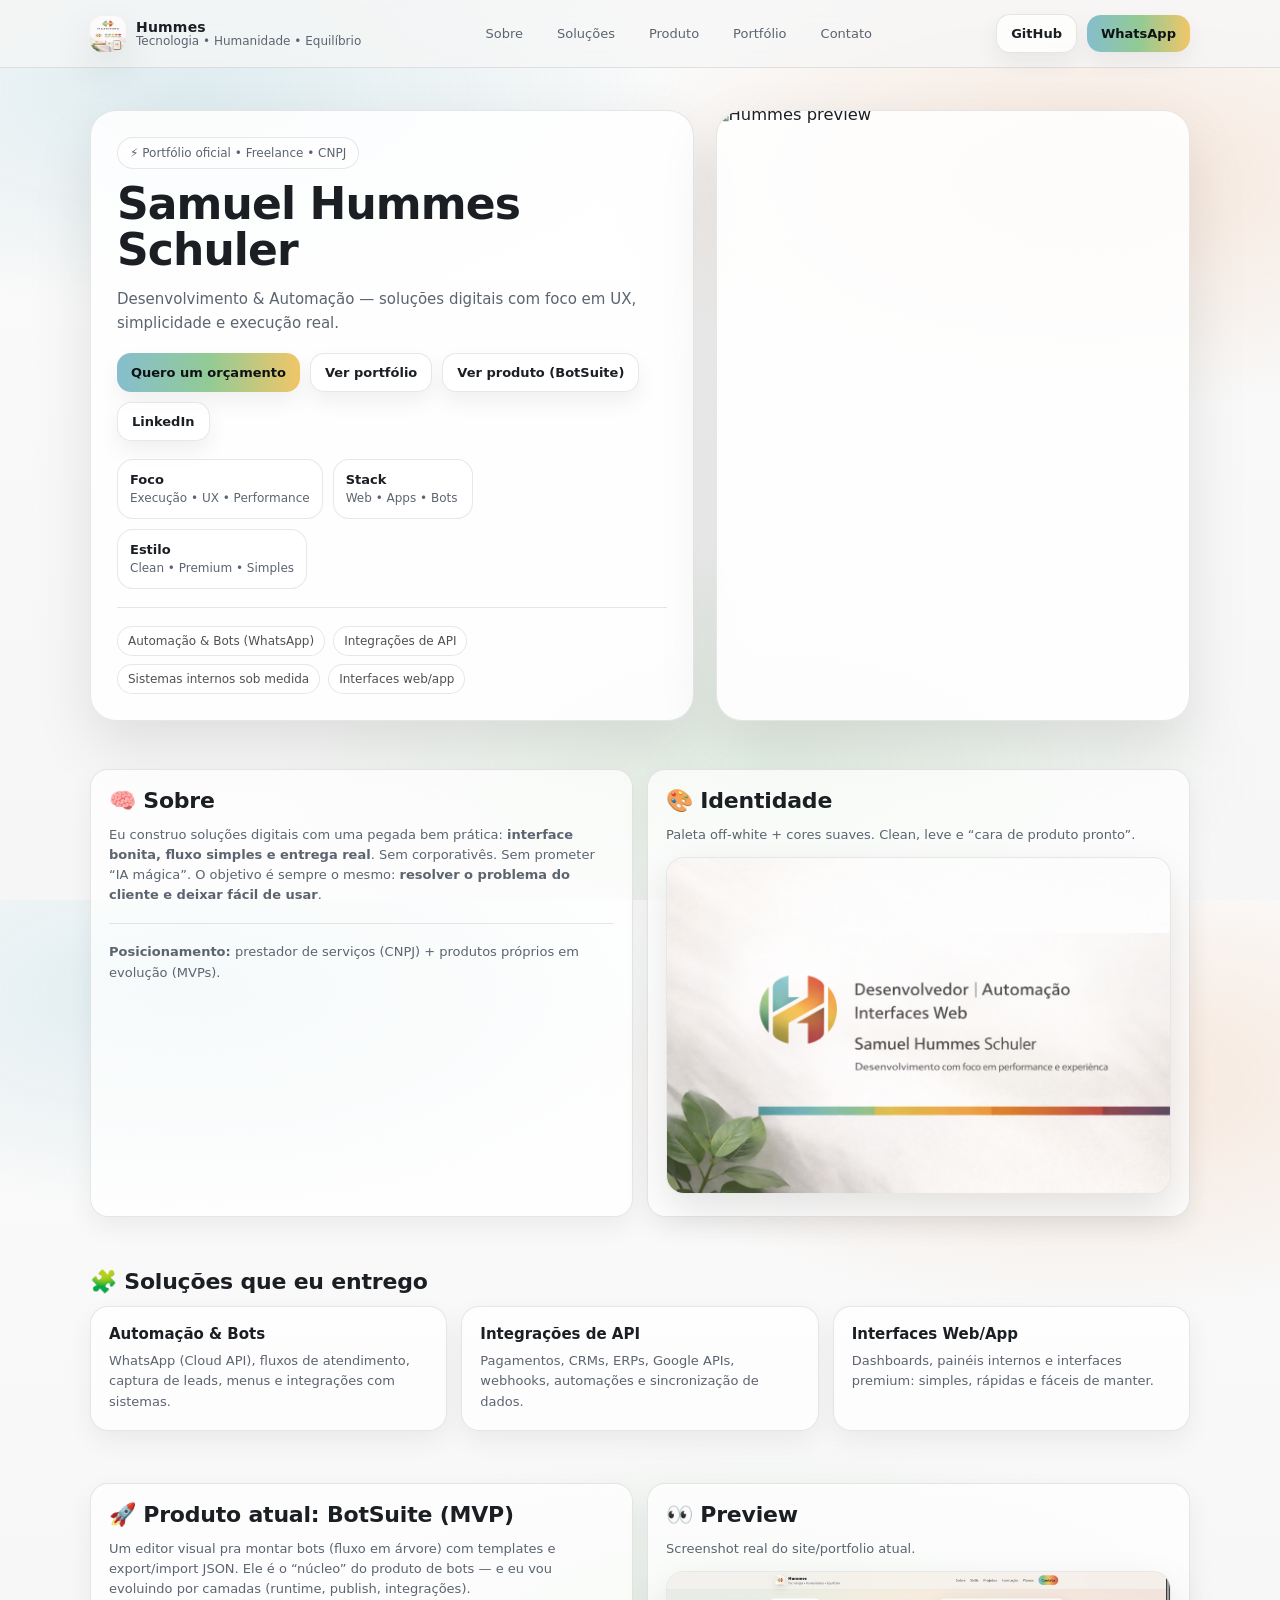
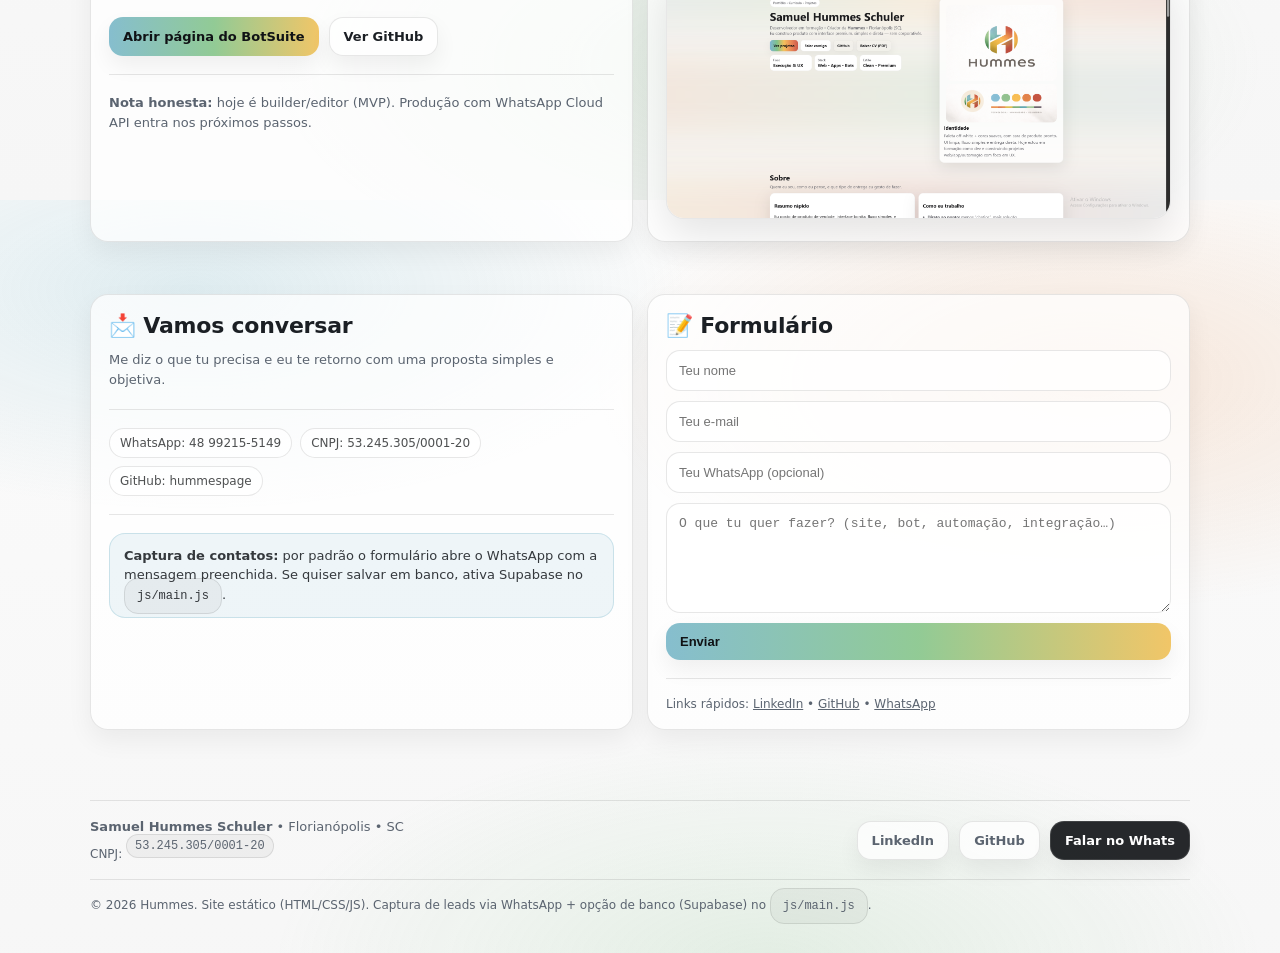
==== index.html @ 563de656 "deploy site" ====
<!doctype html>
<html lang="pt-BR">
<head>
  <meta charset="utf-8" />
  <meta name="viewport" content="width=device-width, initial-scale=1" />
  <title>Hummes • Samuel Hummes Schuler</title>
  <meta name="description" content="Desenvolvimento & Automação — soluções digitais com foco em UX, simplicidade e execução real." />
  <meta property="og:title" content="Hummes • Samuel Hummes Schuler" />
  <meta property="og:description" content="Desenvolvimento & Automação — soluções digitais com foco em UX, simplicidade e execução real." />
  <meta property="og:image" content="assets/a45489e5-e831-49fc-8cce-5c62b98a563a.png" />
  <link rel="icon" href="assets/kkkkkk.png" />
  <link rel="stylesheet" href="css/styles.css" />
</head>

<body>
<header>
  <div class="container nav">
    <a class="brand" href="index.html">
      <img src="assets/kkkkkk.png" alt="Hummes" />
      <div class="t"><b>Hummes</b><span>Tecnologia • Humanidade • Equilíbrio</span></div>
    </a>

    <nav class="navlinks">
      <a href="index.html#sobre">Sobre</a>
      <a href="index.html#servicos">Soluções</a>
      <a href="index.html#produto">Produto</a>
      <a href="pages/portfolio.html">Portfólio</a>
      <a href="index.html#contato">Contato</a>
    </nav>

    <div class="navbtns">
      <a class="btn" href="https://github.com/hummespage" target="_blank" rel="noreferrer">GitHub</a>
      <a class="btn primary" href="https://wa.me/5548992155149" target="_blank" rel="noreferrer">WhatsApp</a>
    </div>
  </div>
</header>

<main class="hero">
  <div class="container heroGrid">
    <section class="card p">
      <span class="badge">⚡ Portfólio oficial • Freelance • CNPJ</span>
      <h1 class="h1">Samuel Hummes Schuler</h1>
      <p class="sub">Desenvolvimento & Automação — soluções digitais com foco em UX, simplicidade e execução real.</p>

      <div class="ctaRow">
        <a class="btn primary" href="index.html#contato">Quero um orçamento</a>
        <a class="btn" href="pages/portfolio.html">Ver portfólio</a>
        <a class="btn" href="pages/bot.html">Ver produto (BotSuite)</a>
        <a class="btn" href="https://www.linkedin.com/in/samuelhummes/" target="_blank" rel="noreferrer">LinkedIn</a>
      </div>

      <div class="kpis">
        <div class="kpi"><b>Foco</b><span>Execução • UX • Performance</span></div>
        <div class="kpi"><b>Stack</b><span>Web • Apps • Bots</span></div>
        <div class="kpi"><b>Estilo</b><span>Clean • Premium • Simples</span></div>
      </div>

      <div class="div"></div>

      <div class="pillRow">
        <span class="pill">Automação & Bots (WhatsApp)</span>
        <span class="pill">Integrações de API</span>
        <span class="pill">Sistemas internos sob medida</span>
        <span class="pill">Interfaces web/app</span>
      </div>
    </section>

    <aside class="card heroImg">
      <img src="assets/a45489e5-e831-49fc-8cce-5c62b98a563a.png" alt="Hummes preview" />
    </aside>
  </div>
</main>

<section id="sobre" class="section">
  <div class="container split">
    <div class="item">
      <h2>🧠 Sobre</h2>
      <p>
        Eu construo soluções digitais com uma pegada bem prática: <b>interface bonita, fluxo simples e entrega real</b>.
        Sem corporativês. Sem prometer “IA mágica”. O objetivo é sempre o mesmo: <b>resolver o problema do cliente e deixar fácil de usar</b>.
      </p>
      <div class="div"></div>
      <p class="small"><b>Posicionamento:</b> prestador de serviços (CNPJ) + produtos próprios em evolução (MVPs).</p>
    </div>

    <div class="item previewBox">
      <h2>🎨 Identidade</h2>
      <p class="small" style="margin-bottom:12px">Paleta off-white + cores suaves. Clean, leve e “cara de produto pronto”.</p>
      <img src="assets/0ca7a1e8-ff2b-4864-b3e2-40be91012149.png" alt="Paleta Hummes" />
    </div>
  </div>
</section>

<section id="servicos" class="section">
  <div class="container">
    <h2>🧩 Soluções que eu entrego</h2>
    <div class="grid3">
      <div class="item">
        <h3>Automação & Bots</h3>
        <p>WhatsApp (Cloud API), fluxos de atendimento, captura de leads, menus e integrações com sistemas.</p>
      </div>
      <div class="item">
        <h3>Integrações de API</h3>
        <p>Pagamentos, CRMs, ERPs, Google APIs, webhooks, automações e sincronização de dados.</p>
      </div>
      <div class="item">
        <h3>Interfaces Web/App</h3>
        <p>Dashboards, painéis internos e interfaces premium: simples, rápidas e fáceis de manter.</p>
      </div>
    </div>
  </div>
</section>

<section id="produto" class="section">
  <div class="container split">
    <div class="item">
      <h2>🚀 Produto atual: BotSuite (MVP)</h2>
      <p>
        Um editor visual pra montar bots (fluxo em árvore) com templates e export/import JSON.
        Ele é o “núcleo” do produto de bots — e eu vou evoluindo por camadas (runtime, publish, integrações).
      </p>
      <div class="ctaRow">
        <a class="btn primary" href="pages/bot.html">Abrir página do BotSuite</a>
        <a class="btn" href="https://github.com/hummespage" target="_blank" rel="noreferrer">Ver GitHub</a>
      </div>
      <div class="div"></div>
      <p class="small"><b>Nota honesta:</b> hoje é builder/editor (MVP). Produção com WhatsApp Cloud API entra nos próximos passos.</p>
    </div>

    <div class="item previewBox">
      <h2>👀 Preview</h2>
      <p class="small" style="margin-bottom:12px">Screenshot real do site/portfolio atual.</p>
      <img src="assets/printdosite.png" alt="Preview do site" />
    </div>
  </div>
</section>

<section id="contato" class="section">
  <div class="container split">
    <div class="item">
      <h2>📩 Vamos conversar</h2>
      <p>Me diz o que tu precisa e eu te retorno com uma proposta simples e objetiva.</p>
      <div class="div"></div>
      <div class="pillRow">
        <span class="pill">WhatsApp: 48 99215-5149</span>
        <span class="pill">CNPJ: 53.245.305/0001-20</span>
        <span class="pill">GitHub: hummespage</span>
      </div>
      <div class="div"></div>
      <div class="notice">
        <b>Captura de contatos:</b> por padrão o formulário abre o WhatsApp com a mensagem preenchida.
        Se quiser salvar em banco, ativa Supabase no <span class="code">js/main.js</span>.
      </div>
    </div>

    <div class="item">
      <h2>📝 Formulário</h2>
      <form id="leadForm" class="form">
        <input id="name" class="input" placeholder="Teu nome" />
        <input id="email" class="input" placeholder="Teu e-mail" />
        <input id="whatsapp" class="input" placeholder="Teu WhatsApp (opcional)" />
        <textarea id="reason" placeholder="O que tu quer fazer? (site, bot, automação, integração…)"></textarea>
        <button class="btn primary" type="submit">Enviar</button>
      </form>
      <div class="div"></div>
      <div class="small">
        Links rápidos:
        <a href="https://www.linkedin.com/in/samuelhummes/" target="_blank" rel="noreferrer">LinkedIn</a> •
        <a href="https://github.com/hummespage" target="_blank" rel="noreferrer">GitHub</a> •
        <a href="https://wa.me/5548992155149" target="_blank" rel="noreferrer">WhatsApp</a>
      </div>
    </div>
  </div>
</section>

<footer class="footer">
  <div class="container">
    <div class="div"></div>
    <div style="display:flex; gap:10px; flex-wrap:wrap; align-items:center; justify-content:space-between">
      <div>
        <b>Samuel Hummes Schuler</b> • Florianópolis • SC<br/>
        <span class="small">CNPJ: <span class="code" style="display:inline-block; padding:4px 8px">53.245.305/0001-20</span></span>
      </div>
      <div style="display:flex; gap:10px; flex-wrap:wrap">
        <a class="btn" href="https://www.linkedin.com/in/samuelhummes/" target="_blank" rel="noreferrer">LinkedIn</a>
        <a class="btn" href="https://github.com/hummespage" target="_blank" rel="noreferrer">GitHub</a>
        <a class="btn dark" href="https://wa.me/5548992155149" target="_blank" rel="noreferrer">Falar no Whats</a>
      </div>
    </div>
    <div class="div"></div>
    <div class="small">© 2026 Hummes. Site estático (HTML/CSS/JS). Captura de leads via WhatsApp + opção de banco (Supabase) no <span class="code">js/main.js</span>.</div>
  </div>
</footer>

<div id="toast" class="notice" style="display:none; position:fixed; right:14px; bottom:14px; max-width:min(420px, 92vw); box-shadow: var(--shadow2)"></div>
<script src="js/main.js"></script>
</body>
</html>
---- css/styles.css ----
:root{
  --bg: #f6f6f6;
  --card: rgba(255,255,255,.86);
  --card2: rgba(255,255,255,.72);
  --text: #1b1f24;
  --muted:#5b6470;
  --border: rgba(20, 24, 28, .10);
  --shadow: 0 24px 60px rgba(10,12,14,.10);
  --shadow2: 0 16px 40px rgba(10,12,14,.10);
  --r: 18px;
  --r2: 26px;

  --c1:#79b7c9;
  --c2:#86c58a;
  --c3:#f0c15b;
  --c4:#e28a47;
  --c5:#cf5b43;
}
*{box-sizing:border-box}
html,body{height:100%}
body{
  margin:0;
  font-family: ui-sans-serif, system-ui, -apple-system, Segoe UI, Roboto, Helvetica, Arial, "Apple Color Emoji","Segoe UI Emoji";
  color:var(--text);
  background:
    radial-gradient(900px 400px at 15% 10%, rgba(121,183,201,.22), transparent 55%),
    radial-gradient(900px 420px at 85% 20%, rgba(226,138,71,.18), transparent 55%),
    radial-gradient(900px 420px at 60% 85%, rgba(134,197,138,.18), transparent 55%),
    linear-gradient(180deg, #fbfbfb, var(--bg));
}
a{color:inherit}
.container{width:min(1100px, 92vw); margin:0 auto}
header{
  position:sticky; top:0; z-index:50;
  backdrop-filter: blur(16px);
  background: rgba(246,246,246,.72);
  border-bottom:1px solid var(--border);
}
.nav{
  display:flex; align-items:center; justify-content:space-between;
  padding:14px 0;
}
.brand{display:flex; gap:10px; align-items:center; text-decoration:none;}
.brand img{width:36px; height:36px; border-radius:12px; box-shadow: var(--shadow2)}
.brand .t{display:flex; flex-direction:column; line-height:1.05;}
.brand .t b{font-size:14px; letter-spacing:.2px}
.brand .t span{font-size:12px; color:var(--muted)}
.navlinks{display:flex; gap:14px; align-items:center; flex-wrap:wrap;}
.navlinks a{
  font-size:13px; color:var(--muted); text-decoration:none;
  padding:10px 10px; border-radius:12px;
}
.navlinks a:hover{background: rgba(0,0,0,.04); color:var(--text)}
.navbtns{display:flex; gap:10px; align-items:center}
.btn{
  display:inline-flex; align-items:center; gap:10px;
  padding:11px 14px;
  border-radius:14px;
  border:1px solid var(--border);
  background: rgba(255,255,255,.74);
  text-decoration:none;
  font-weight:600;
  font-size:13px;
  box-shadow: 0 10px 22px rgba(0,0,0,.06);
  transition: transform .15s ease;
}
.btn:hover{transform: translateY(-1px)}
.btn:active{transform: translateY(0)}
.btn.primary{
  border:0;
  color:#101215;
  background: linear-gradient(90deg, rgba(121,183,201,.90), rgba(134,197,138,.90), rgba(240,193,91,.92));
}
.btn.dark{
  background: rgba(20,22,25,.92);
  color:#fff;
  border:1px solid rgba(255,255,255,.12);
}
.badge{
  display:inline-flex; align-items:center; gap:8px;
  padding:8px 12px;
  border-radius:999px;
  background: rgba(255,255,255,.65);
  border:1px solid var(--border);
  color:var(--muted);
  font-size:12px;
}
.hero{padding:42px 0 22px;}
.heroGrid{
  display:grid;
  grid-template-columns: 1.12fr .88fr;
  gap:22px;
  align-items:stretch;
}
.card{
  background: var(--card);
  border:1px solid var(--border);
  border-radius: var(--r2);
  box-shadow: var(--shadow);
}
.card.p{padding: 26px}
.h1{font-size:44px; letter-spacing:-.9px; margin:12px 0 12px; line-height:1.05}
.sub{color:var(--muted); font-size:15px; line-height:1.55; max-width:56ch}
.ctaRow{display:flex; gap:10px; margin-top:18px; flex-wrap:wrap}
.kpis{display:flex; gap:10px; margin-top:18px; flex-wrap:wrap}
.kpi{
  padding:12px 12px;
  border-radius:16px;
  background: rgba(255,255,255,.62);
  border:1px solid var(--border);
  min-width: 140px;
}
.kpi b{display:block; font-size:13px}
.kpi span{color:var(--muted); font-size:12px}
.heroImg{display:flex; align-items:center; justify-content:center; overflow:hidden;}
.heroImg img{
  width:100%;
  height:100%;
  object-fit:cover;
  border-radius: var(--r2);
  filter: saturate(1.05);
  transform: scale(1.02);
}
.section{padding: 26px 0}
.section h2{font-size:22px; margin:0 0 12px; letter-spacing:-.2px;}
.grid3{display:grid; grid-template-columns: repeat(3, 1fr); gap:14px}
.grid2{display:grid; grid-template-columns: repeat(2, 1fr); gap:14px}
.item{
  padding:18px;
  border-radius: var(--r);
  background: var(--card2);
  border:1px solid var(--border);
  box-shadow: 0 10px 26px rgba(0,0,0,.06);
}
.item h3{margin:0 0 8px; font-size:15px}
.item p{margin:0; color:var(--muted); font-size:13px; line-height:1.55}
.pillRow{display:flex; gap:8px; flex-wrap:wrap; margin-top:12px}
.pill{
  font-size:12px; color:rgba(10,12,14,.72);
  padding:7px 10px;
  border-radius:999px;
  border:1px solid var(--border);
  background: rgba(255,255,255,.70);
}
.div{height:1px; background: var(--border); margin: 18px 0;}
.split{display:grid; grid-template-columns: 1fr 1fr; gap:14px;}
.previewBox img{
  width:100%;
  border-radius: var(--r);
  border:1px solid var(--border);
  box-shadow: var(--shadow2);
  background:#fff;
}
.footer{padding: 26px 0 40px; color: var(--muted); font-size:13px;}
.small{font-size:12px; color:var(--muted)}
.code{
  font-family: ui-monospace, SFMono-Regular, Menlo, Monaco, Consolas, "Liberation Mono", "Courier New", monospace;
  font-size:12px;
  background: rgba(0,0,0,.04);
  border:1px solid var(--border);
  padding:10px 12px;
  border-radius: 14px;
  overflow:auto;
}
.form{display:flex; flex-direction:column; gap:10px;}
.input, textarea{
  width:100%;
  border:1px solid var(--border);
  background: rgba(255,255,255,.80);
  border-radius: 14px;
  padding:12px 12px;
  font-size:13px;
  outline:none;
}
textarea{min-height:110px; resize:vertical}
.notice{
  padding:12px 14px;
  border-radius: 16px;
  background: rgba(121,183,201,.12);
  border:1px solid rgba(121,183,201,.30);
  color: rgba(20,24,28,.85);
  font-size:13px;
  line-height:1.5;
}
@media (max-width: 920px){
  .heroGrid{grid-template-columns:1fr}
  .h1{font-size:36px}
  .grid3{grid-template-columns:1fr}
  .grid2,.split{grid-template-columns:1fr}
  .navlinks{display:none}
}
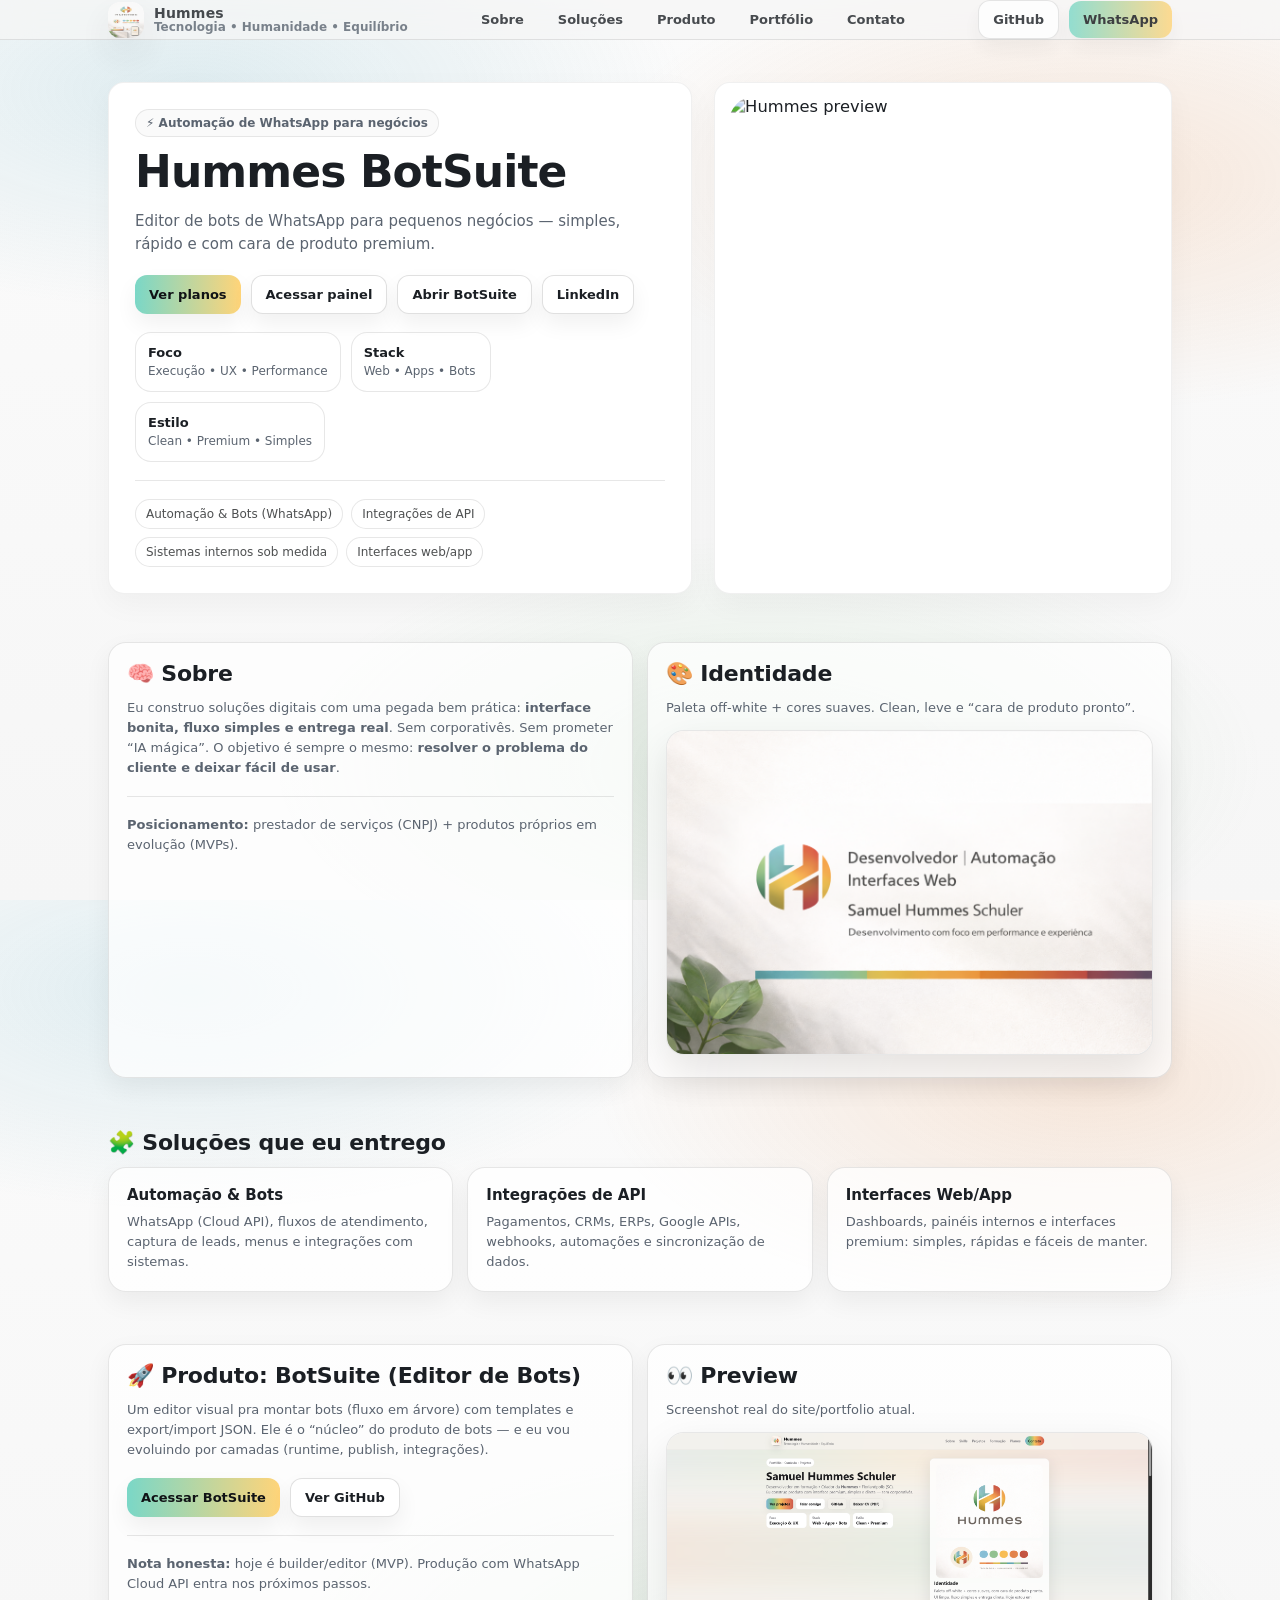
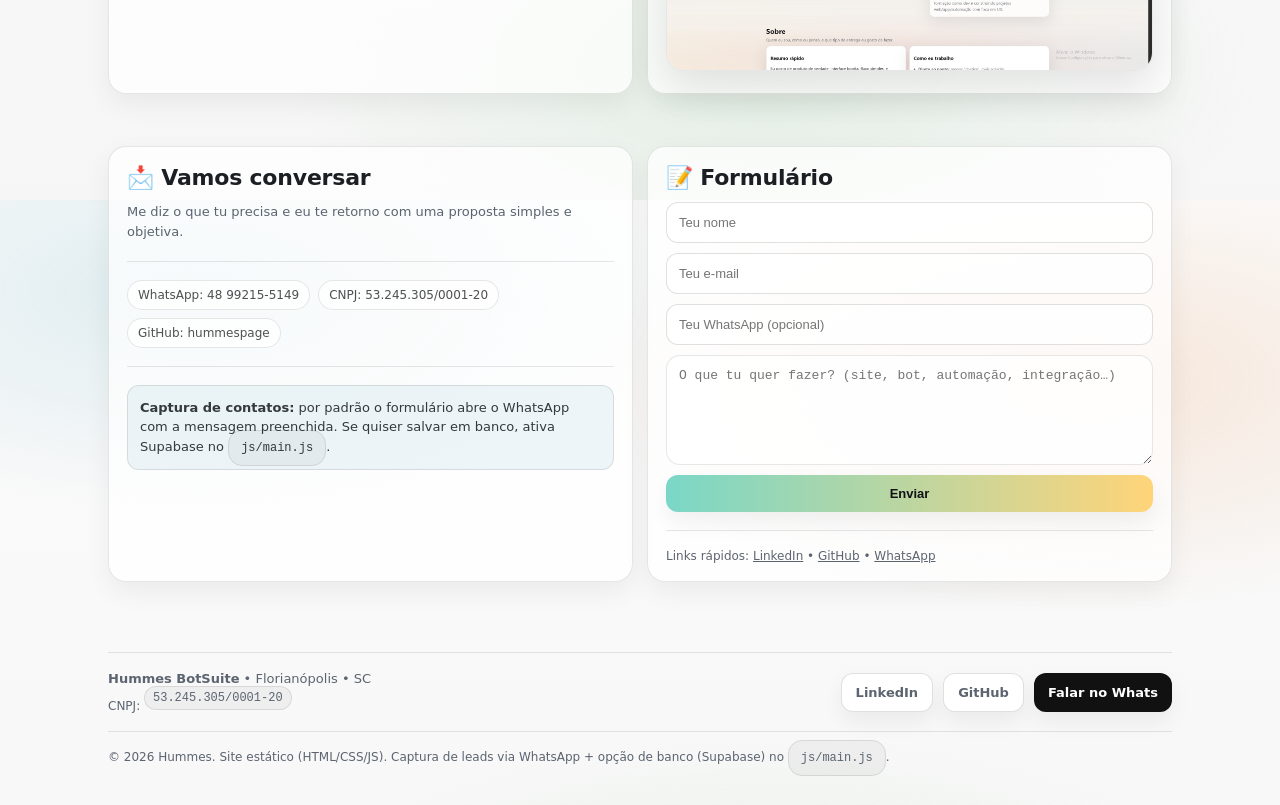
==== commit 1ec1fd03: "js/config.js" ====
--- a/index.html
+++ b/index.html
@@ -3,10 +3,10 @@
 <head>
   <meta charset="utf-8" />
   <meta name="viewport" content="width=device-width, initial-scale=1" />
-  <title>Hummes • Samuel Hummes Schuler</title>
-  <meta name="description" content="Desenvolvimento & Automação — soluções digitais com foco em UX, simplicidade e execução real." />
-  <meta property="og:title" content="Hummes • Samuel Hummes Schuler" />
-  <meta property="og:description" content="Desenvolvimento & Automação — soluções digitais com foco em UX, simplicidade e execução real." />
+  <title>Hummes • Hummes BotSuite</title>
+  <meta name="description" content="Editor de bots de WhatsApp para pequenos negócios — simples, rápido e com cara de produto premium." />
+  <meta property="og:title" content="Hummes • Hummes BotSuite" />
+  <meta property="og:description" content="Editor de bots de WhatsApp para pequenos negócios — simples, rápido e com cara de produto premium." />
   <meta property="og:image" content="assets/a45489e5-e831-49fc-8cce-5c62b98a563a.png" />
   <link rel="icon" href="assets/kkkkkk.png" />
   <link rel="stylesheet" href="css/styles.css" />
@@ -38,14 +38,14 @@
 <main class="hero">
   <div class="container heroGrid">
     <section class="card p">
-      <span class="badge">⚡ Portfólio oficial • Freelance • CNPJ</span>
-      <h1 class="h1">Samuel Hummes Schuler</h1>
-      <p class="sub">Desenvolvimento & Automação — soluções digitais com foco em UX, simplicidade e execução real.</p>
+      <span class="badge">⚡ Automação de WhatsApp para negócios</span>
+      <h1 class="h1">Hummes BotSuite</h1>
+      <p class="sub">Editor de bots de WhatsApp para pequenos negócios — simples, rápido e com cara de produto premium.</p>
 
       <div class="ctaRow">
-        <a class="btn primary" href="index.html#contato">Quero um orçamento</a>
-        <a class="btn" href="pages/portfolio.html">Ver portfólio</a>
-        <a class="btn" href="pages/bot.html">Ver produto (BotSuite)</a>
+        <a class="btn primary" href="/pricing.html">Ver planos</a>
+        <a class="btn" href="/dashboard.html">Acessar painel</a>
+        <a class="btn" href="https://hummes-bot-builderr.vercel.app/">Abrir BotSuite</a>
         <a class="btn" href="https://www.linkedin.com/in/samuelhummes/" target="_blank" rel="noreferrer">LinkedIn</a>
       </div>
 
@@ -114,13 +114,13 @@
 <section id="produto" class="section">
   <div class="container split">
     <div class="item">
-      <h2>🚀 Produto atual: BotSuite (MVP)</h2>
+      <h2>🚀 Produto: BotSuite (Editor de Bots)</h2>
       <p>
         Um editor visual pra montar bots (fluxo em árvore) com templates e export/import JSON.
         Ele é o “núcleo” do produto de bots — e eu vou evoluindo por camadas (runtime, publish, integrações).
       </p>
       <div class="ctaRow">
-        <a class="btn primary" href="pages/bot.html">Abrir página do BotSuite</a>
+        <a class="btn primary" href="pages/bot.html">Acessar BotSuite</a>
         <a class="btn" href="https://github.com/hummespage" target="_blank" rel="noreferrer">Ver GitHub</a>
       </div>
       <div class="div"></div>
@@ -178,7 +178,7 @@
     <div class="div"></div>
     <div style="display:flex; gap:10px; flex-wrap:wrap; align-items:center; justify-content:space-between">
       <div>
-        <b>Samuel Hummes Schuler</b> • Florianópolis • SC<br/>
+        <b>Hummes BotSuite</b> • Florianópolis • SC<br/>
         <span class="small">CNPJ: <span class="code" style="display:inline-block; padding:4px 8px">53.245.305/0001-20</span></span>
       </div>
       <div style="display:flex; gap:10px; flex-wrap:wrap">
--- a/css/styles.css
+++ b/css/styles.css
@@ -190,3 +190,44 @@
   .grid2,.split{grid-template-columns:1fr}
   .navlinks{display:none}
 }
+
+
+/* ---- Hummes SaaS additions (Auth/Pricing/Dashboard) ---- */
+.topbar{position:sticky;top:0;z-index:50;background:rgba(255,255,255,.85);backdrop-filter: blur(10px);border-bottom:1px solid rgba(0,0,0,.06);}
+.topbar-inner{max-width:1100px;margin:0 auto;display:flex;align-items:center;justify-content:space-between;padding:14px 18px;gap:16px;}
+.brand{display:flex;align-items:center;gap:10px;text-decoration:none;color:inherit;font-weight:700;}
+.brand-logo{width:28px;height:28px;border-radius:8px;object-fit:cover;}
+.nav{display:flex;gap:14px;flex-wrap:wrap;}
+.nav a{color:inherit;text-decoration:none;opacity:.8;font-weight:600;}
+.nav a.active,.nav a:hover{opacity:1;}
+.top-actions{display:flex;gap:10px;align-items:center;}
+.container{max-width:1100px;margin:0 auto;padding:0 18px;}
+.pad-top{padding-top:26px;}
+.card{background:#fff;border:1px solid rgba(0,0,0,.06);border-radius:16px;box-shadow:0 10px 30px rgba(0,0,0,.04);padding:18px;}
+.card.inner{padding:14px;}
+.hero{display:flex;justify-content:space-between;align-items:flex-start;gap:20px;}
+.grid2{display:grid;grid-template-columns:1fr 1fr;gap:16px;margin-top:16px;}
+@media (max-width: 900px){.grid2{grid-template-columns:1fr}.nav{display:none}}
+.muted{opacity:.75}
+.tiny{font-size:12px;opacity:.75}
+.sep{border:none;border-top:1px solid rgba(0,0,0,.08);margin:16px 0;}
+.badges{display:flex;flex-wrap:wrap;gap:8px;margin-top:10px}
+.badge{display:inline-flex;align-items:center;padding:6px 10px;border-radius:999px;border:1px solid rgba(0,0,0,.08);background:rgba(0,0,0,.02);font-size:12px;font-weight:600;}
+.price{font-size:34px;margin:10px 0 14px;font-weight:800;}
+.price span{font-size:14px;font-weight:700;opacity:.7;margin-left:6px}
+.list{margin:10px 0 0 18px}
+.list li{margin:8px 0}
+.row{display:flex;gap:10px;flex-wrap:wrap;margin-top:12px}
+.label{display:block;font-size:12px;font-weight:700;opacity:.75;margin-top:10px;margin-bottom:6px}
+.input{width:100%;padding:12px 12px;border:1px solid rgba(0,0,0,.12);border-radius:12px;outline:none}
+.input:focus{border-color:rgba(0,0,0,.3)}
+.btn{display:inline-flex;align-items:center;justify-content:center;gap:8px;padding:11px 14px;border-radius:12px;border:1px solid rgba(0,0,0,.12);background:#fff;cursor:pointer;font-weight:800;text-decoration:none;color:inherit}
+.btn.full{width:100%}
+.btn.primary{background:linear-gradient(90deg,#7ad7c7,#ffd479);border:none}
+.btn.dark{background:#111;color:#fff;border:none}
+.btn.ghost{background:transparent}
+.notice{margin-top:14px;padding:12px;border-radius:12px;border:1px solid rgba(0,0,0,.1)}
+.notice.ok{border-color:rgba(30,160,80,.35);background:rgba(30,160,80,.06)}
+.notice.err{border-color:rgba(220,50,50,.35);background:rgba(220,50,50,.06)}
+details{padding:10px 0}
+details summary{cursor:pointer;font-weight:800}
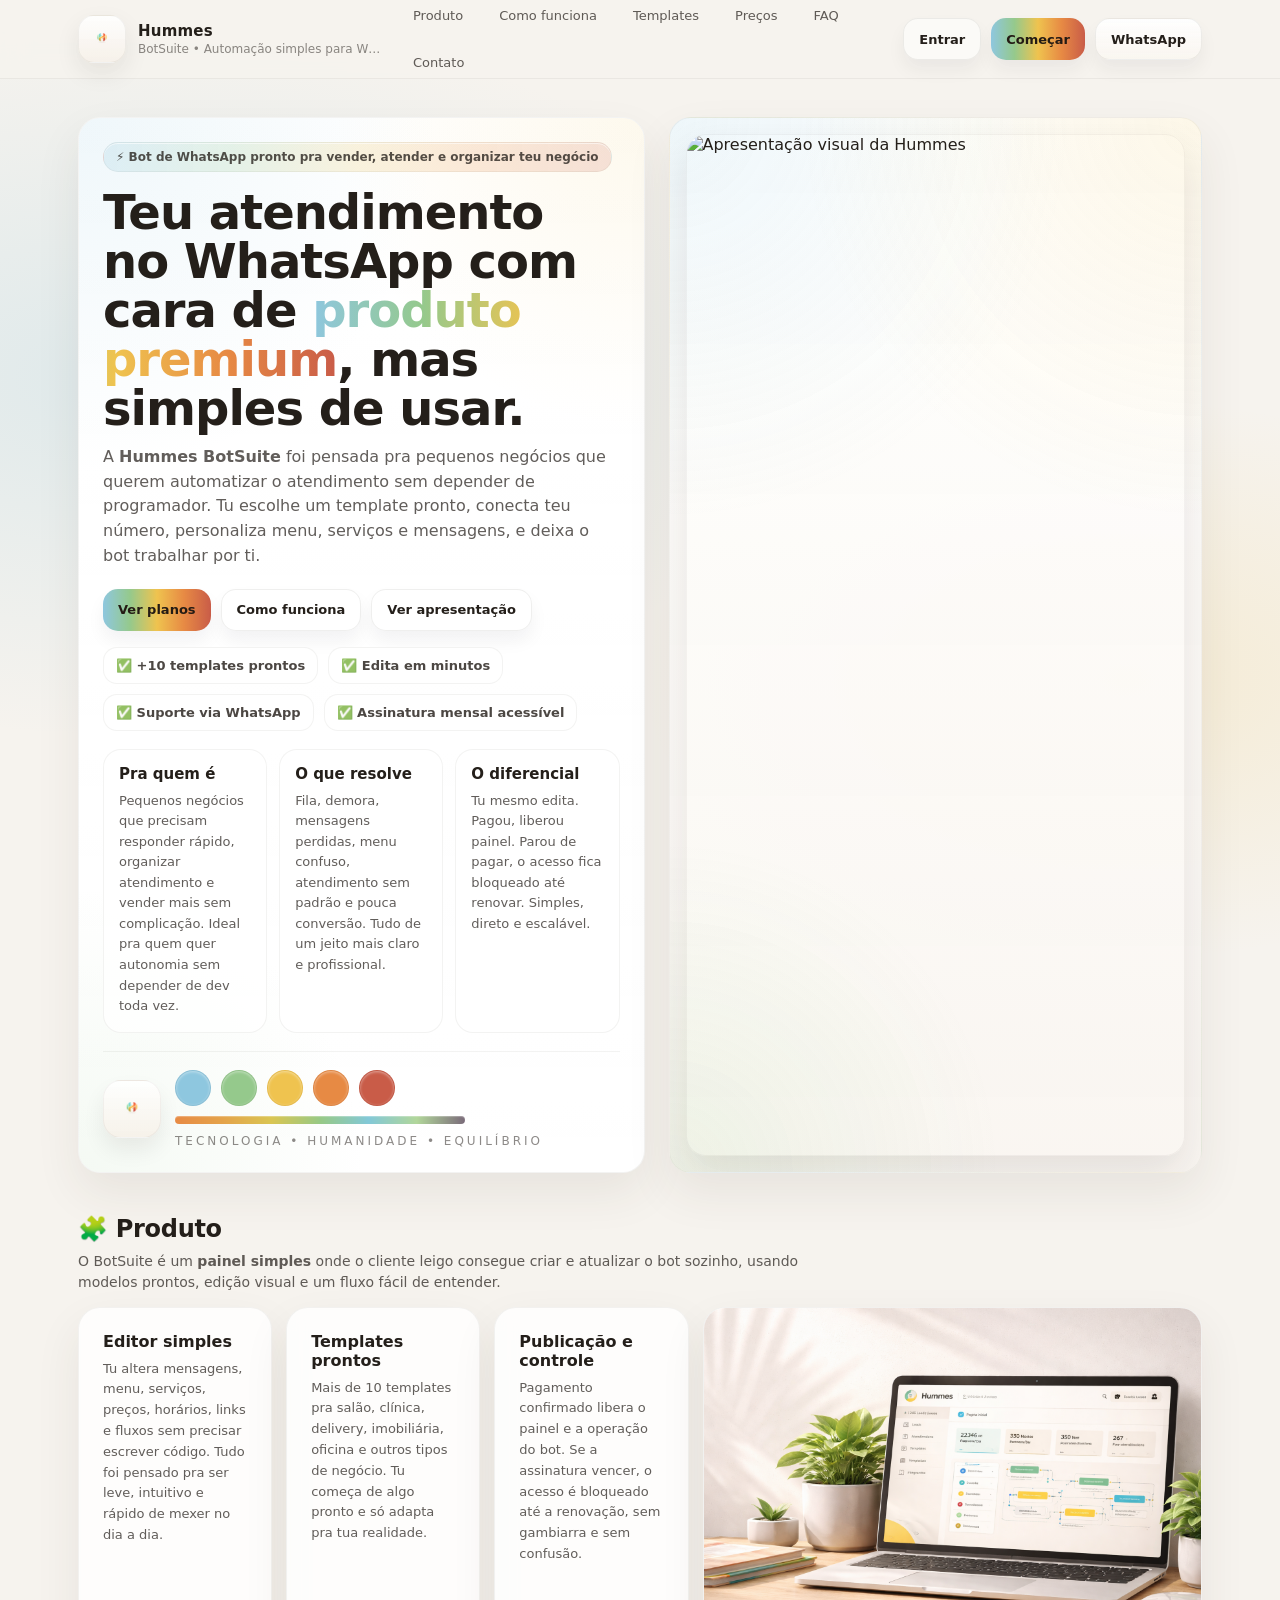
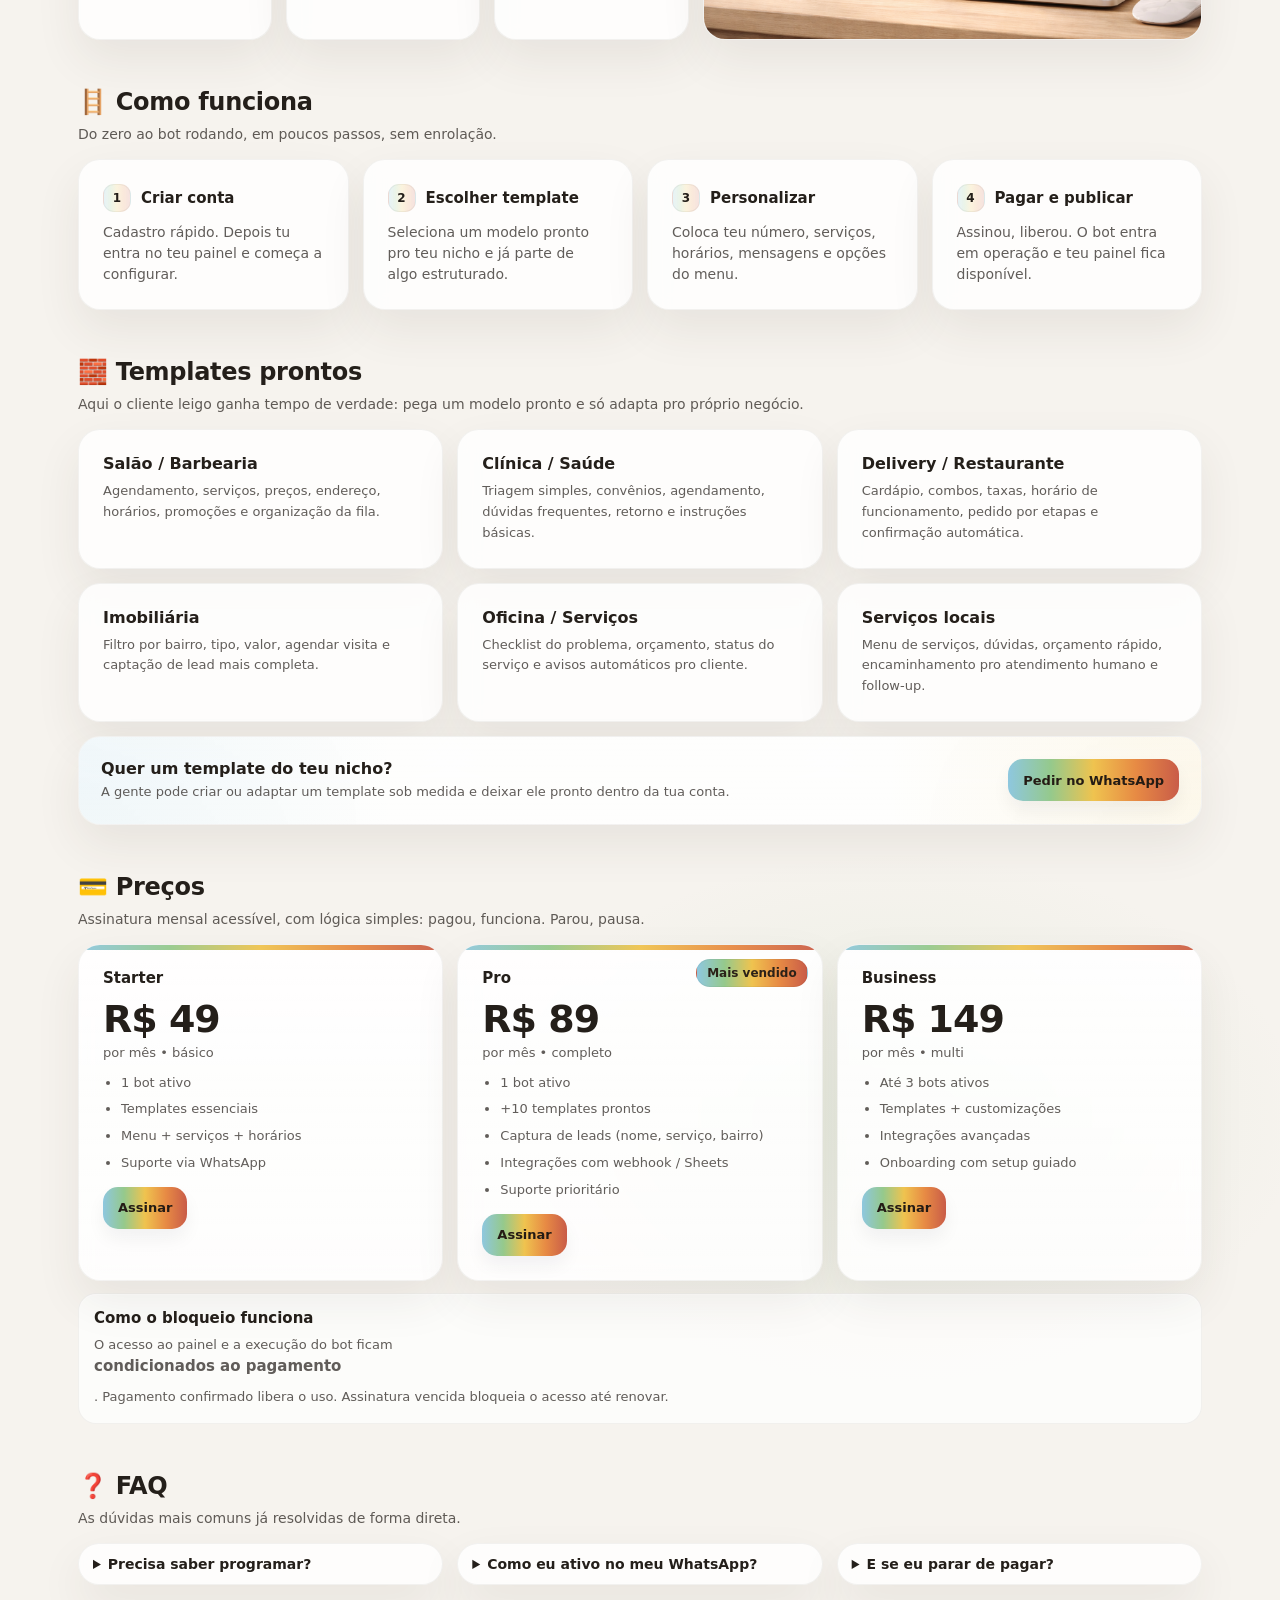
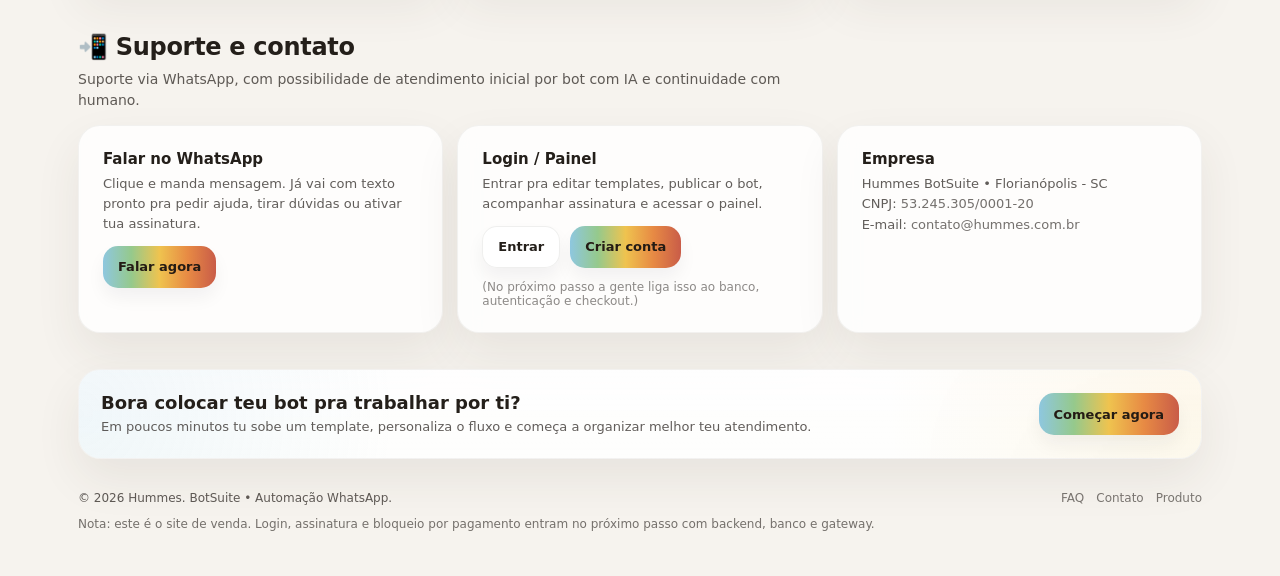
==== commit 3b8c5953: "update: nova interface landing hummes" ====
--- a/index.html
+++ b/index.html
@@ -2,197 +2,1171 @@
 <html lang="pt-BR">
 <head>
   <meta charset="utf-8" />
-  <meta name="viewport" content="width=device-width, initial-scale=1" />
-  <title>Hummes • Hummes BotSuite</title>
-  <meta name="description" content="Editor de bots de WhatsApp para pequenos negócios — simples, rápido e com cara de produto premium." />
-  <meta property="og:title" content="Hummes • Hummes BotSuite" />
-  <meta property="og:description" content="Editor de bots de WhatsApp para pequenos negócios — simples, rápido e com cara de produto premium." />
-  <meta property="og:image" content="assets/a45489e5-e831-49fc-8cce-5c62b98a563a.png" />
-  <link rel="icon" href="assets/kkkkkk.png" />
-  <link rel="stylesheet" href="css/styles.css" />
+  <meta name="viewport" content="width=device-width,initial-scale=1" />
+  <title>Hummes BotSuite — Bot de WhatsApp simples, editável e com templates</title>
+  <meta name="description" content="Crie e edite seu bot de WhatsApp em minutos. Templates prontos, passo a passo e painel simples. Assinatura mensal acessível." />
+  <meta name="theme-color" content="#F6F3EE" />
+
+  <style>
+    :root{
+      --bg: #f6f3ee;
+      --panel: rgba(255,255,255,.82);
+      --panelStrong: #ffffff;
+      --stroke: rgba(60,50,40,.08);
+      --text: #241f1a;
+      --muted: rgba(36,31,26,.72);
+      --muted2: rgba(36,31,26,.52);
+      --shadow: 0 20px 46px rgba(66,53,40,.08);
+      --shadow2: 0 12px 28px rgba(66,53,40,.10);
+      --r: 22px;
+
+      --blue:   #8ec7df;
+      --green:  #95c98c;
+      --yellow: #efc34f;
+      --orange: #e78a44;
+      --red:    #c95c48;
+      --purple: #7a6b79;
+
+      --accent: linear-gradient(90deg, var(--blue), var(--green), var(--yellow), var(--orange), var(--red));
+      --accentSoft: linear-gradient(
+        90deg,
+        rgba(142,199,223,.20),
+        rgba(149,201,140,.18),
+        rgba(239,195,79,.18),
+        rgba(231,138,68,.18),
+        rgba(201,92,72,.16)
+      );
+
+      --heroGlow1: radial-gradient(1200px 620px at 10% 10%, rgba(142,199,223,.22), transparent 58%);
+      --heroGlow2: radial-gradient(900px 520px at 88% 18%, rgba(239,195,79,.16), transparent 54%);
+      --heroGlow3: radial-gradient(700px 460px at 70% 72%, rgba(149,201,140,.13), transparent 58%);
+
+      --max: 1160px;
+    }
+
+    *{box-sizing:border-box}
+
+    html{
+      scroll-behavior:smooth;
+    }
+
+    body{
+      margin:0;
+      font-family: ui-sans-serif, system-ui, -apple-system, Segoe UI, Roboto, Arial, "Apple Color Emoji","Segoe UI Emoji";
+      color:var(--text);
+      background:
+        var(--heroGlow1),
+        var(--heroGlow2),
+        var(--heroGlow3),
+        var(--bg);
+    }
+
+    a{
+      color:inherit;
+      text-decoration:none;
+    }
+
+    img{
+      max-width:100%;
+      display:block;
+    }
+
+    .wrap{
+      max-width:var(--max);
+      margin:0 auto;
+      padding:0 18px;
+    }
+
+    .topbar{
+      position:sticky;
+      top:0;
+      z-index:50;
+      backdrop-filter: blur(14px);
+      background: rgba(246,243,238,.74);
+      border-bottom: 1px solid rgba(60,50,40,.06);
+    }
+
+    .nav{
+      height:78px;
+      display:flex;
+      align-items:center;
+      justify-content:space-between;
+      gap:16px;
+    }
+
+    .brand{
+      display:flex;
+      align-items:center;
+      gap:12px;
+      min-width:0;
+    }
+
+    .logoImg{
+      width:48px;
+      height:48px;
+      object-fit:contain;
+      border-radius:16px;
+      background: linear-gradient(180deg, rgba(255,255,255,.86), rgba(246,240,232,.88));
+      padding:5px;
+      box-shadow: 0 10px 24px rgba(25,20,15,.08);
+      border:1px solid rgba(60,50,40,.06);
+      flex-shrink:0;
+    }
+
+    .brandText{
+      min-width:0;
+    }
+
+    .brandText h1{
+      font-size:15px;
+      margin:0;
+      letter-spacing:.2px;
+      font-weight:800;
+    }
+
+    .brandText small{
+      display:block;
+      font-size:12px;
+      color:var(--muted2);
+      margin-top:2px;
+      white-space:nowrap;
+      overflow:hidden;
+      text-overflow:ellipsis;
+    }
+
+    .menu{
+      display:flex;
+      align-items:center;
+      gap:14px;
+      flex-wrap:wrap;
+    }
+
+    .menu a{
+      font-size:13px;
+      color:var(--muted);
+      padding:9px 11px;
+      border-radius:12px;
+      transition: background .15s ease, color .15s ease, transform .15s ease;
+    }
+
+    .menu a:hover{
+      background: rgba(255,255,255,.65);
+      color:var(--text);
+      transform: translateY(-1px);
+    }
+
+    .actions{
+      display:flex;
+      gap:10px;
+      align-items:center;
+      flex-shrink:0;
+    }
+
+    .btn{
+      display:inline-flex;
+      align-items:center;
+      justify-content:center;
+      min-height:42px;
+      padding:0 15px;
+      border-radius:15px;
+      border:1px solid var(--stroke);
+      background: rgba(255,255,255,.72);
+      box-shadow: 0 10px 18px rgba(15,23,42,.05);
+      font-size:13px;
+      font-weight:600;
+      cursor:pointer;
+      transition: transform .12s ease, box-shadow .12s ease, background .12s ease, border-color .12s ease;
+      user-select:none;
+      color:var(--text);
+    }
+
+    .btn:hover{
+      transform: translateY(-1px);
+      box-shadow: var(--shadow2);
+    }
+
+    .btn.primary{
+      border:0;
+      background: var(--accent);
+      color:#241b14;
+      font-weight:800;
+    }
+
+    .btn.ghost{
+      background: rgba(255,255,255,.52);
+    }
+
+    .btn.soft{
+      background: linear-gradient(180deg, rgba(255,255,255,.92), rgba(250,246,240,.86));
+    }
+
+    .hero{
+      padding:38px 0 18px;
+    }
+
+    .heroGrid{
+      display:grid;
+      grid-template-columns: 1.03fr .97fr;
+      gap:24px;
+      align-items:stretch;
+    }
+
+    .card{
+      background: var(--panel);
+      border:1px solid rgba(60,50,40,.06);
+      border-radius: var(--r);
+      box-shadow: var(--shadow);
+      backdrop-filter: blur(10px);
+    }
+
+    .pad{
+      padding:24px;
+    }
+
+    .heroCard{
+      position:relative;
+      overflow:hidden;
+      background:
+        linear-gradient(180deg, rgba(255,255,255,.88), rgba(255,255,255,.82)),
+        var(--panelStrong);
+    }
+
+    .heroCard::before{
+      content:"";
+      position:absolute;
+      inset:0;
+      background:
+        radial-gradient(circle at top left, rgba(142,199,223,.14), transparent 30%),
+        radial-gradient(circle at top right, rgba(239,195,79,.10), transparent 26%),
+        radial-gradient(circle at bottom left, rgba(149,201,140,.10), transparent 24%);
+      pointer-events:none;
+    }
+
+    .heroInner{
+      position:relative;
+      z-index:1;
+    }
+
+    .pill{
+      display:inline-flex;
+      align-items:center;
+      gap:8px;
+      padding:7px 12px;
+      border-radius:999px;
+      background: var(--accentSoft);
+      border:1px solid rgba(60,50,40,.06);
+      font-size:12px;
+      font-weight:700;
+      color: rgba(36,31,26,.78);
+      box-shadow: inset 0 1px 0 rgba(255,255,255,.55);
+    }
+
+    .hTitle{
+      font-size:48px;
+      line-height:1.02;
+      margin:16px 0 12px;
+      letter-spacing:-1px;
+    }
+
+    .hTitle span{
+      background: var(--accent);
+      -webkit-background-clip:text;
+      background-clip:text;
+      color:transparent;
+    }
+
+    .hSub{
+      color:var(--muted);
+      margin:0 0 20px;
+      font-size:16px;
+      line-height:1.55;
+      max-width:720px;
+    }
+
+    .heroInfoBar{
+      display:flex;
+      gap:10px;
+      flex-wrap:wrap;
+      margin:16px 0 0;
+    }
+
+    .heroInfoBar .chip{
+      background: rgba(255,255,255,.76);
+      border-color: rgba(60,50,40,.06);
+      font-weight:600;
+    }
+
+    .heroCtas{
+      display:flex;
+      gap:10px;
+      flex-wrap:wrap;
+      margin-top:8px;
+    }
+
+    .row{
+      display:grid;
+      gap:12px;
+      grid-template-columns: repeat(3, 1fr);
+      margin-top:18px;
+    }
+
+    .mini{
+      border:1px solid rgba(60,50,40,.06);
+      border-radius:18px;
+      padding:15px;
+      background: rgba(255,255,255,.70);
+      box-shadow: inset 0 1px 0 rgba(255,255,255,.5);
+    }
+
+    .mini b{
+      display:block;
+      margin-bottom:8px;
+      font-size:15px;
+    }
+
+    .mini span{
+      color:var(--muted);
+      font-size:13px;
+      line-height:1.58;
+      display:block;
+    }
+
+    .mock{
+      min-height: 330px;
+      border-radius: var(--r);
+      border:1px solid rgba(60,50,40,.06);
+      overflow:hidden;
+      position:relative;
+      background:
+        linear-gradient(180deg, rgba(255,255,255,.90), rgba(255,255,255,.82));
+      box-shadow: var(--shadow);
+    }
+
+    .brandMock{
+      display:flex;
+      align-items:center;
+      justify-content:center;
+      padding:16px;
+      background:
+        radial-gradient(circle at top left, rgba(142,199,223,.15), transparent 34%),
+        radial-gradient(circle at top right, rgba(239,195,79,.13), transparent 34%),
+        radial-gradient(circle at bottom left, rgba(149,201,140,.12), transparent 28%),
+        linear-gradient(180deg, rgba(255,255,255,.95), rgba(249,246,241,.92));
+    }
+
+    .brandMock img{
+      width:100%;
+      height:100%;
+      object-fit:cover;
+      border-radius:20px;
+      box-shadow: 0 18px 40px rgba(30,24,18,.10);
+      border:1px solid rgba(60,50,40,.05);
+    }
+
+    .chip{
+      padding:10px 12px;
+      border-radius:14px;
+      border:1px solid rgba(60,50,40,.06);
+      background: rgba(255,255,255,.78);
+      font-size:13px;
+      color: rgba(36,31,26,.82);
+    }
+
+    section{
+      padding:24px 0;
+    }
+
+    .secHead{
+      display:flex;
+      align-items:end;
+      justify-content:space-between;
+      gap:16px;
+      flex-wrap:wrap;
+      margin-bottom:14px;
+    }
+
+    .secTitle{
+      font-size:24px;
+      margin:0 0 8px;
+      display:flex;
+      gap:10px;
+      align-items:center;
+      letter-spacing:-.3px;
+    }
+
+    .secSub{
+      margin:0;
+      color:var(--muted);
+      font-size:14px;
+      line-height:1.5;
+      max-width:760px;
+    }
+
+    .grid3{
+      display:grid;
+      grid-template-columns:repeat(3,1fr);
+      gap:14px;
+    }
+
+    .feature{
+      transition: transform .14s ease, box-shadow .14s ease;
+      height:100%;
+    }
+
+    .feature:hover{
+      transform: translateY(-2px);
+      box-shadow: var(--shadow2);
+    }
+
+    .feature h3{
+      margin:0 0 8px;
+      font-size:16px;
+    }
+
+    .feature p{
+      margin:0;
+      color:var(--muted);
+      font-size:13px;
+      line-height:1.6;
+    }
+
+    .steps{
+      display:grid;
+      grid-template-columns:repeat(4,1fr);
+      gap:14px;
+    }
+
+    .step b{
+      display:flex;
+      gap:10px;
+      align-items:center;
+      font-size:15px;
+    }
+
+    .num{
+      width:28px;
+      height:28px;
+      border-radius:11px;
+      display:inline-flex;
+      align-items:center;
+      justify-content:center;
+      background: var(--accentSoft);
+      border:1px solid rgba(60,50,40,.06);
+      font-size:12px;
+      flex-shrink:0;
+    }
+
+    .pricing{
+      display:grid;
+      grid-template-columns:repeat(3,1fr);
+      gap:14px;
+    }
+
+    .price{
+      position:relative;
+      overflow:hidden;
+      background:
+        linear-gradient(180deg, rgba(255,255,255,.92), rgba(255,255,255,.84));
+    }
+
+    .price::before{
+      content:"";
+      position:absolute;
+      top:0;
+      left:0;
+      right:0;
+      height:5px;
+      background: var(--accent);
+      opacity:.95;
+    }
+
+    .badge{
+      position:absolute;
+      top:14px;
+      right:14px;
+      padding:6px 10px;
+      border-radius:999px;
+      background: var(--accent);
+      font-size:12px;
+      font-weight:800;
+      border:1px solid rgba(60,50,40,.06);
+      color:#2b2118;
+    }
+
+    .value{
+      font-size:38px;
+      font-weight:900;
+      margin:10px 0 4px;
+      letter-spacing:-1px;
+    }
+
+    .per{
+      color:var(--muted);
+      font-size:13px;
+    }
+
+    ul.clean{
+      padding-left:18px;
+      margin:14px 0 0;
+      color:var(--muted);
+      font-size:13px;
+    }
+
+    ul.clean li{
+      margin:8px 0;
+      line-height:1.45;
+    }
+
+    details{
+      border:1px solid rgba(60,50,40,.06);
+      border-radius:18px;
+      padding:12px 14px;
+      background: rgba(255,255,255,.72);
+      box-shadow: var(--shadow);
+    }
+
+    details summary{
+      cursor:pointer;
+      font-weight:800;
+      font-size:14px;
+    }
+
+    details p{
+      margin:10px 0 0;
+      color:var(--muted);
+      font-size:13px;
+      line-height:1.55;
+    }
+
+    .ctaBox{
+      background:
+        linear-gradient(180deg, rgba(255,255,255,.92), rgba(255,255,255,.86));
+      border:1px solid rgba(60,50,40,.06);
+      border-radius: var(--r);
+      box-shadow: var(--shadow);
+      padding:22px;
+      display:flex;
+      align-items:center;
+      justify-content:space-between;
+      gap:14px;
+      flex-wrap:wrap;
+      overflow:hidden;
+      position:relative;
+    }
+
+    .ctaBox::before{
+      content:"";
+      position:absolute;
+      inset:0;
+      background:
+        radial-gradient(circle at left center, rgba(142,199,223,.13), transparent 28%),
+        radial-gradient(circle at right center, rgba(239,195,79,.11), transparent 28%);
+      pointer-events:none;
+    }
+
+    .ctaBox > *{
+      position:relative;
+      z-index:1;
+    }
+
+    .foot{
+      padding:26px 0 42px;
+      color: var(--muted);
+      font-size:12px;
+    }
+
+    .footRow{
+      display:flex;
+      justify-content:space-between;
+      gap:14px;
+      flex-wrap:wrap;
+    }
+
+    .mutedLink{
+      opacity:.82;
+    }
+
+    .mutedLink:hover{
+      opacity:1;
+    }
+
+    .heroBrandStrip{
+      margin-top:18px;
+      display:flex;
+      align-items:center;
+      gap:14px;
+      flex-wrap:wrap;
+      padding-top:18px;
+      border-top:1px solid rgba(60,50,40,.06);
+    }
+
+    .miniLogo{
+      width:58px;
+      height:58px;
+      border-radius:18px;
+      object-fit:contain;
+      background: linear-gradient(180deg, rgba(255,255,255,.86), rgba(246,240,232,.88));
+      padding:7px;
+      box-shadow: 0 12px 22px rgba(25,20,15,.07);
+      border:1px solid rgba(60,50,40,.05);
+    }
+
+    .brandPalette{
+      display:flex;
+      gap:10px;
+      align-items:center;
+      flex-wrap:wrap;
+    }
+
+    .brandDot{
+      width:36px;
+      height:36px;
+      border-radius:50%;
+      box-shadow: inset 0 1px 3px rgba(255,255,255,.45);
+      border:1px solid rgba(60,50,40,.05);
+    }
+
+    .dotBlue{background:#8ec7df}
+    .dotGreen{background:#95c98c}
+    .dotYellow{background:#efc34f}
+    .dotOrange{background:#e78a44}
+    .dotRed{background:#c95c48}
+
+    .spectrum{
+      width:100%;
+      max-width:290px;
+      height:8px;
+      border-radius:999px;
+      background: linear-gradient(90deg, #e78a44, #e4a34a, #d9c552, #97c985, #82c8d7, #b1d69a, #7a6b79);
+      box-shadow: inset 0 1px 1px rgba(255,255,255,.3);
+    }
+
+    .slogan{
+      font-size:12px;
+      letter-spacing:3px;
+      color:var(--muted2);
+      text-transform:uppercase;
+    }
+
+    .sectionImageCard{
+      overflow:hidden;
+      padding:0;
+      min-height: 100%;
+      display:flex;
+      align-items:stretch;
+    }
+
+    .sectionImageCard img{
+      width:100%;
+      height:100%;
+      object-fit:cover;
+    }
+
+    .twoCol{
+      display:grid;
+      grid-template-columns: 1.1fr .9fr;
+      gap:14px;
+      align-items:stretch;
+    }
+
+    @media (max-width: 1080px){
+      .menu{
+        display:none;
+      }
+
+      .heroGrid,
+      .twoCol{
+        grid-template-columns:1fr;
+      }
+
+      .row,
+      .grid3,
+      .pricing,
+      .steps{
+        grid-template-columns:1fr;
+      }
+
+      .hTitle{
+        font-size:40px;
+      }
+    }
+
+    @media (max-width: 700px){
+      .nav{
+        height:auto;
+        padding:14px 0;
+        align-items:flex-start;
+        flex-wrap:wrap;
+      }
+
+      .actions{
+        width:100%;
+        justify-content:flex-start;
+        flex-wrap:wrap;
+      }
+
+      .hTitle{
+        font-size:34px;
+      }
+
+      .pad{
+        padding:18px;
+      }
+
+      .hero{
+        padding-top:24px;
+      }
+
+      .brandText small{
+        white-space:normal;
+      }
+
+      .brandPalette{
+        gap:8px;
+      }
+
+      .brandDot{
+        width:28px;
+        height:28px;
+      }
+
+      .miniLogo{
+        width:50px;
+        height:50px;
+      }
+    }
+  </style>
 </head>
 
 <body>
-<header>
-  <div class="container nav">
-    <a class="brand" href="index.html">
-      <img src="assets/kkkkkk.png" alt="Hummes" />
-      <div class="t"><b>Hummes</b><span>Tecnologia • Humanidade • Equilíbrio</span></div>
-    </a>
-
-    <nav class="navlinks">
-      <a href="index.html#sobre">Sobre</a>
-      <a href="index.html#servicos">Soluções</a>
-      <a href="index.html#produto">Produto</a>
-      <a href="pages/portfolio.html">Portfólio</a>
-      <a href="index.html#contato">Contato</a>
-    </nav>
-
-    <div class="navbtns">
-      <a class="btn" href="https://github.com/hummespage" target="_blank" rel="noreferrer">GitHub</a>
-      <a class="btn primary" href="https://wa.me/5548992155149" target="_blank" rel="noreferrer">WhatsApp</a>
+  <header class="topbar">
+    <div class="wrap">
+      <div class="nav">
+        <a class="brand" href="#top" aria-label="Hummes BotSuite">
+          <img src="./assets/logo-hummes.png" alt="Logo Hummes" class="logoImg" />
+          <div class="brandText">
+            <h1>Hummes</h1>
+            <small>BotSuite • Automação simples para WhatsApp</small>
+          </div>
+        </a>
+
+        <nav class="menu" aria-label="Menu">
+          <a href="#produto">Produto</a>
+          <a href="#como-funciona">Como funciona</a>
+          <a href="#templates">Templates</a>
+          <a href="#precos">Preços</a>
+          <a href="#faq">FAQ</a>
+          <a href="#contato">Contato</a>
+        </nav>
+
+        <div class="actions">
+          <a class="btn ghost" href="#login" data-action="open-login">Entrar</a>
+          <a class="btn primary" href="#precos">Começar</a>
+          <a class="btn soft" href="#contato" data-action="whatsapp">WhatsApp</a>
+        </div>
+      </div>
     </div>
-  </div>
-</header>
-
-<main class="hero">
-  <div class="container heroGrid">
-    <section class="card p">
-      <span class="badge">⚡ Automação de WhatsApp para negócios</span>
-      <h1 class="h1">Hummes BotSuite</h1>
-      <p class="sub">Editor de bots de WhatsApp para pequenos negócios — simples, rápido e com cara de produto premium.</p>
-
-      <div class="ctaRow">
-        <a class="btn primary" href="/pricing.html">Ver planos</a>
-        <a class="btn" href="/dashboard.html">Acessar painel</a>
-        <a class="btn" href="https://hummes-bot-builderr.vercel.app/">Abrir BotSuite</a>
-        <a class="btn" href="https://www.linkedin.com/in/samuelhummes/" target="_blank" rel="noreferrer">LinkedIn</a>
-      </div>
-
-      <div class="kpis">
-        <div class="kpi"><b>Foco</b><span>Execução • UX • Performance</span></div>
-        <div class="kpi"><b>Stack</b><span>Web • Apps • Bots</span></div>
-        <div class="kpi"><b>Estilo</b><span>Clean • Premium • Simples</span></div>
-      </div>
-
-      <div class="div"></div>
-
-      <div class="pillRow">
-        <span class="pill">Automação & Bots (WhatsApp)</span>
-        <span class="pill">Integrações de API</span>
-        <span class="pill">Sistemas internos sob medida</span>
-        <span class="pill">Interfaces web/app</span>
+  </header>
+
+  <main id="top" class="wrap">
+    <section class="hero">
+      <div class="heroGrid">
+        <div class="card pad heroCard">
+          <div class="heroInner">
+            <span class="pill">⚡ Bot de WhatsApp pronto pra vender, atender e organizar teu negócio</span>
+
+            <h2 class="hTitle">
+              Teu atendimento no WhatsApp com cara de <span>produto premium</span>, mas simples de usar.
+            </h2>
+
+            <p class="hSub">
+              A <b>Hummes BotSuite</b> foi pensada pra pequenos negócios que querem automatizar o atendimento sem depender de programador.
+              Tu escolhe um template pronto, conecta teu número, personaliza menu, serviços e mensagens, e deixa o bot trabalhar por ti.
+            </p>
+
+            <div class="heroCtas">
+              <a class="btn primary" href="#precos">Ver planos</a>
+              <a class="btn" href="#como-funciona">Como funciona</a>
+              <a class="btn ghost" href="#produto" data-action="open-demo">Ver apresentação</a>
+            </div>
+
+            <div class="heroInfoBar" aria-label="Destaques rápidos">
+              <div class="chip">✅ +10 templates prontos</div>
+              <div class="chip">✅ Edita em minutos</div>
+              <div class="chip">✅ Suporte via WhatsApp</div>
+              <div class="chip">✅ Assinatura mensal acessível</div>
+            </div>
+
+            <div class="row">
+              <div class="mini">
+                <b>Pra quem é</b>
+                <span>
+                  Pequenos negócios que precisam responder rápido, organizar atendimento e vender mais sem complicação.
+                  Ideal pra quem quer autonomia sem depender de dev toda vez.
+                </span>
+              </div>
+              <div class="mini">
+                <b>O que resolve</b>
+                <span>
+                  Fila, demora, mensagens perdidas, menu confuso, atendimento sem padrão e pouca conversão.
+                  Tudo de um jeito mais claro e profissional.
+                </span>
+              </div>
+              <div class="mini">
+                <b>O diferencial</b>
+                <span>
+                  Tu mesmo edita. Pagou, liberou painel. Parou de pagar, o acesso fica bloqueado até renovar.
+                  Simples, direto e escalável.
+                </span>
+              </div>
+            </div>
+
+            <div class="heroBrandStrip">
+              <img src="./assets/logo-hummes.png" alt="Marca Hummes" class="miniLogo" />
+              <div style="display:flex; flex-direction:column; gap:10px; min-width:220px; flex:1;">
+                <div class="brandPalette">
+                  <span class="brandDot dotBlue"></span>
+                  <span class="brandDot dotGreen"></span>
+                  <span class="brandDot dotYellow"></span>
+                  <span class="brandDot dotOrange"></span>
+                  <span class="brandDot dotRed"></span>
+                </div>
+                <div class="spectrum"></div>
+                <div class="slogan">Tecnologia • Humanidade • Equilíbrio</div>
+              </div>
+            </div>
+          </div>
+        </div>
+
+        <div class="mock brandMock" aria-label="Apresentação da marca Hummes">
+          <img src="./assets/a45489e5-e831-49fc-8cce-5c62b98a563a.png" alt="Apresentação visual da Hummes" />
+        </div>
       </div>
     </section>
 
-    <aside class="card heroImg">
-      <img src="assets/a45489e5-e831-49fc-8cce-5c62b98a563a.png" alt="Hummes preview" />
-    </aside>
-  </div>
-</main>
-
-<section id="sobre" class="section">
-  <div class="container split">
-    <div class="item">
-      <h2>🧠 Sobre</h2>
-      <p>
-        Eu construo soluções digitais com uma pegada bem prática: <b>interface bonita, fluxo simples e entrega real</b>.
-        Sem corporativês. Sem prometer “IA mágica”. O objetivo é sempre o mesmo: <b>resolver o problema do cliente e deixar fácil de usar</b>.
-      </p>
-      <div class="div"></div>
-      <p class="small"><b>Posicionamento:</b> prestador de serviços (CNPJ) + produtos próprios em evolução (MVPs).</p>
+    <section id="produto">
+      <div class="secHead">
+        <div>
+          <h3 class="secTitle">🧩 Produto</h3>
+          <p class="secSub">
+            O BotSuite é um <b>painel simples</b> onde o cliente leigo consegue criar e atualizar o bot sozinho,
+            usando modelos prontos, edição visual e um fluxo fácil de entender.
+          </p>
+        </div>
+      </div>
+
+      <div class="twoCol">
+        <div class="grid3" style="grid-template-columns:repeat(3,1fr);">
+          <div class="card pad feature">
+            <h3>Editor simples</h3>
+            <p>
+              Tu altera mensagens, menu, serviços, preços, horários, links e fluxos sem precisar escrever código.
+              Tudo foi pensado pra ser leve, intuitivo e rápido de mexer no dia a dia.
+            </p>
+          </div>
+
+          <div class="card pad feature">
+            <h3>Templates prontos</h3>
+            <p>
+              Mais de 10 templates pra salão, clínica, delivery, imobiliária, oficina e outros tipos de negócio.
+              Tu começa de algo pronto e só adapta pra tua realidade.
+            </p>
+          </div>
+
+          <div class="card pad feature">
+            <h3>Publicação e controle</h3>
+            <p>
+              Pagamento confirmado libera o painel e a operação do bot.
+              Se a assinatura vencer, o acesso é bloqueado até a renovação, sem gambiarra e sem confusão.
+            </p>
+          </div>
+        </div>
+
+        <div class="card sectionImageCard">
+          <img src="./assets/imagem-domeio.png" alt="Notebook com dashboard da Hummes BotSuite" />
+        </div>
+      </div>
+    </section>
+
+    <section id="como-funciona">
+      <div class="secHead">
+        <div>
+          <h3 class="secTitle">🪜 Como funciona</h3>
+          <p class="secSub">Do zero ao bot rodando, em poucos passos, sem enrolação.</p>
+        </div>
+      </div>
+
+      <div class="steps">
+        <div class="card pad step">
+          <b><span class="num">1</span> Criar conta</b>
+          <p class="secSub" style="margin:10px 0 0">Cadastro rápido. Depois tu entra no teu painel e começa a configurar.</p>
+        </div>
+        <div class="card pad step">
+          <b><span class="num">2</span> Escolher template</b>
+          <p class="secSub" style="margin:10px 0 0">Seleciona um modelo pronto pro teu nicho e já parte de algo estruturado.</p>
+        </div>
+        <div class="card pad step">
+          <b><span class="num">3</span> Personalizar</b>
+          <p class="secSub" style="margin:10px 0 0">Coloca teu número, serviços, horários, mensagens e opções do menu.</p>
+        </div>
+        <div class="card pad step">
+          <b><span class="num">4</span> Pagar e publicar</b>
+          <p class="secSub" style="margin:10px 0 0">Assinou, liberou. O bot entra em operação e teu painel fica disponível.</p>
+        </div>
+      </div>
+    </section>
+
+    <section id="templates">
+      <div class="secHead">
+        <div>
+          <h3 class="secTitle">🧱 Templates prontos</h3>
+          <p class="secSub">
+            Aqui o cliente leigo ganha tempo de verdade: pega um modelo pronto e só adapta pro próprio negócio.
+          </p>
+        </div>
+      </div>
+
+      <div class="grid3">
+        <div class="card pad feature">
+          <h3>Salão / Barbearia</h3>
+          <p>Agendamento, serviços, preços, endereço, horários, promoções e organização da fila.</p>
+        </div>
+        <div class="card pad feature">
+          <h3>Clínica / Saúde</h3>
+          <p>Triagem simples, convênios, agendamento, dúvidas frequentes, retorno e instruções básicas.</p>
+        </div>
+        <div class="card pad feature">
+          <h3>Delivery / Restaurante</h3>
+          <p>Cardápio, combos, taxas, horário de funcionamento, pedido por etapas e confirmação automática.</p>
+        </div>
+        <div class="card pad feature">
+          <h3>Imobiliária</h3>
+          <p>Filtro por bairro, tipo, valor, agendar visita e captação de lead mais completa.</p>
+        </div>
+        <div class="card pad feature">
+          <h3>Oficina / Serviços</h3>
+          <p>Checklist do problema, orçamento, status do serviço e avisos automáticos pro cliente.</p>
+        </div>
+        <div class="card pad feature">
+          <h3>Serviços locais</h3>
+          <p>Menu de serviços, dúvidas, orçamento rápido, encaminhamento pro atendimento humano e follow-up.</p>
+        </div>
+      </div>
+
+      <div class="ctaBox" style="margin-top:14px">
+        <div>
+          <div style="font-weight:900; font-size:16px">Quer um template do teu nicho?</div>
+          <div style="color:var(--muted); font-size:13px; margin-top:4px; line-height:1.5">
+            A gente pode criar ou adaptar um template sob medida e deixar ele pronto dentro da tua conta.
+          </div>
+        </div>
+        <a class="btn primary" href="#contato" data-action="whatsapp">Pedir no WhatsApp</a>
+      </div>
+    </section>
+
+    <section id="precos">
+      <div class="secHead">
+        <div>
+          <h3 class="secTitle">💳 Preços</h3>
+          <p class="secSub">Assinatura mensal acessível, com lógica simples: pagou, funciona. Parou, pausa.</p>
+        </div>
+      </div>
+
+      <div class="pricing">
+        <div class="card pad price">
+          <div style="font-weight:900; font-size:15px">Starter</div>
+          <div class="value">R$ 49</div>
+          <div class="per">por mês • básico</div>
+          <ul class="clean">
+            <li>1 bot ativo</li>
+            <li>Templates essenciais</li>
+            <li>Menu + serviços + horários</li>
+            <li>Suporte via WhatsApp</li>
+          </ul>
+          <div style="margin-top:14px">
+            <a class="btn primary" href="#login" data-action="start-checkout" data-plan="starter">Assinar</a>
+          </div>
+        </div>
+
+        <div class="card pad price">
+          <div class="badge">Mais vendido</div>
+          <div style="font-weight:900; font-size:15px">Pro</div>
+          <div class="value">R$ 89</div>
+          <div class="per">por mês • completo</div>
+          <ul class="clean">
+            <li>1 bot ativo</li>
+            <li>+10 templates prontos</li>
+            <li>Captura de leads (nome, serviço, bairro)</li>
+            <li>Integrações com webhook / Sheets</li>
+            <li>Suporte prioritário</li>
+          </ul>
+          <div style="margin-top:14px">
+            <a class="btn primary" href="#login" data-action="start-checkout" data-plan="pro">Assinar</a>
+          </div>
+        </div>
+
+        <div class="card pad price">
+          <div style="font-weight:900; font-size:15px">Business</div>
+          <div class="value">R$ 149</div>
+          <div class="per">por mês • multi</div>
+          <ul class="clean">
+            <li>Até 3 bots ativos</li>
+            <li>Templates + customizações</li>
+            <li>Integrações avançadas</li>
+            <li>Onboarding com setup guiado</li>
+          </ul>
+          <div style="margin-top:14px">
+            <a class="btn primary" href="#login" data-action="start-checkout" data-plan="business">Assinar</a>
+          </div>
+        </div>
+      </div>
+
+      <div class="mini" style="margin-top:12px">
+        <b>Como o bloqueio funciona</b>
+        <span>
+          O acesso ao painel e a execução do bot ficam <b>condicionados ao pagamento</b>.
+          Pagamento confirmado libera o uso. Assinatura vencida bloqueia o acesso até renovar.
+        </span>
+      </div>
+    </section>
+
+    <section id="faq">
+      <div class="secHead">
+        <div>
+          <h3 class="secTitle">❓ FAQ</h3>
+          <p class="secSub">As dúvidas mais comuns já resolvidas de forma direta.</p>
+        </div>
+      </div>
+
+      <div class="grid3" style="align-items:start">
+        <details class="card">
+          <summary>Precisa saber programar?</summary>
+          <div class="pad">
+            <p>Não. A ideia é justamente o cliente leigo conseguir mexer sozinho, usando template pronto e edição simples.</p>
+          </div>
+        </details>
+
+        <details class="card">
+          <summary>Como eu ativo no meu WhatsApp?</summary>
+          <div class="pad">
+            <p>Tu cadastra o número, escolhe o template, personaliza e segue o passo a passo de ativação no painel.</p>
+          </div>
+        </details>
+
+        <details class="card">
+          <summary>E se eu parar de pagar?</summary>
+          <div class="pad">
+            <p>O painel fica bloqueado e o bot pausa. Quando renovar a assinatura, o acesso volta normalmente.</p>
+          </div>
+        </details>
+      </div>
+    </section>
+
+    <section id="contato">
+      <div class="secHead">
+        <div>
+          <h3 class="secTitle">📲 Suporte e contato</h3>
+          <p class="secSub">
+            Suporte via WhatsApp, com possibilidade de atendimento inicial por bot com IA e continuidade com humano.
+          </p>
+        </div>
+      </div>
+
+      <div class="grid3">
+        <div class="card pad">
+          <b style="display:block;margin-bottom:6px;font-size:15px">Falar no WhatsApp</b>
+          <div style="color:var(--muted); font-size:13px; line-height:1.55">
+            Clique e manda mensagem. Já vai com texto pronto pra pedir ajuda, tirar dúvidas ou ativar tua assinatura.
+          </div>
+          <div style="margin-top:12px">
+            <a class="btn primary" href="#"
+              data-action="whatsapp"
+              data-phone="5548992155149"
+              data-message="Oi! Quero ativar a Hummes BotSuite. Me explica os planos e como começo?">
+              Falar agora
+            </a>
+          </div>
+        </div>
+
+        <div class="card pad">
+          <b style="display:block;margin-bottom:6px;font-size:15px">Login / Painel</b>
+          <div style="color:var(--muted); font-size:13px; line-height:1.55">
+            Entrar pra editar templates, publicar o bot, acompanhar assinatura e acessar o painel.
+          </div>
+          <div style="margin-top:12px; display:flex; gap:10px; flex-wrap:wrap">
+            <a class="btn" href="#login" data-action="open-login">Entrar</a>
+            <a class="btn primary" href="#login" data-action="open-register">Criar conta</a>
+          </div>
+          <div id="login" style="margin-top:12px; font-size:12px; color:var(--muted2)">
+            (No próximo passo a gente liga isso ao banco, autenticação e checkout.)
+          </div>
+        </div>
+
+        <div class="card pad">
+          <b style="display:block;margin-bottom:6px;font-size:15px">Empresa</b>
+          <div style="color:var(--muted); font-size:13px; line-height:1.6">
+            Hummes BotSuite • Florianópolis - SC<br/>
+            CNPJ: <span style="opacity:.88">53.245.305/0001-20</span><br/>
+            E-mail: <span style="opacity:.88">contato@hummes.com.br</span>
+          </div>
+        </div>
+      </div>
+    </section>
+
+    <div class="ctaBox" style="margin:12px 0 6px">
+      <div>
+        <div style="font-weight:900; font-size:18px">Bora colocar teu bot pra trabalhar por ti?</div>
+        <div style="color:var(--muted); font-size:13px; margin-top:4px; line-height:1.5">
+          Em poucos minutos tu sobe um template, personaliza o fluxo e começa a organizar melhor teu atendimento.
+        </div>
+      </div>
+      <a class="btn primary" href="#precos">Começar agora</a>
     </div>
 
-    <div class="item previewBox">
-      <h2>🎨 Identidade</h2>
-      <p class="small" style="margin-bottom:12px">Paleta off-white + cores suaves. Clean, leve e “cara de produto pronto”.</p>
-      <img src="assets/0ca7a1e8-ff2b-4864-b3e2-40be91012149.png" alt="Paleta Hummes" />
-    </div>
-  </div>
-</section>
-
-<section id="servicos" class="section">
-  <div class="container">
-    <h2>🧩 Soluções que eu entrego</h2>
-    <div class="grid3">
-      <div class="item">
-        <h3>Automação & Bots</h3>
-        <p>WhatsApp (Cloud API), fluxos de atendimento, captura de leads, menus e integrações com sistemas.</p>
-      </div>
-      <div class="item">
-        <h3>Integrações de API</h3>
-        <p>Pagamentos, CRMs, ERPs, Google APIs, webhooks, automações e sincronização de dados.</p>
-      </div>
-      <div class="item">
-        <h3>Interfaces Web/App</h3>
-        <p>Dashboards, painéis internos e interfaces premium: simples, rápidas e fáceis de manter.</p>
-      </div>
-    </div>
-  </div>
-</section>
-
-<section id="produto" class="section">
-  <div class="container split">
-    <div class="item">
-      <h2>🚀 Produto: BotSuite (Editor de Bots)</h2>
-      <p>
-        Um editor visual pra montar bots (fluxo em árvore) com templates e export/import JSON.
-        Ele é o “núcleo” do produto de bots — e eu vou evoluindo por camadas (runtime, publish, integrações).
-      </p>
-      <div class="ctaRow">
-        <a class="btn primary" href="pages/bot.html">Acessar BotSuite</a>
-        <a class="btn" href="https://github.com/hummespage" target="_blank" rel="noreferrer">Ver GitHub</a>
-      </div>
-      <div class="div"></div>
-      <p class="small"><b>Nota honesta:</b> hoje é builder/editor (MVP). Produção com WhatsApp Cloud API entra nos próximos passos.</p>
-    </div>
-
-    <div class="item previewBox">
-      <h2>👀 Preview</h2>
-      <p class="small" style="margin-bottom:12px">Screenshot real do site/portfolio atual.</p>
-      <img src="assets/printdosite.png" alt="Preview do site" />
-    </div>
-  </div>
-</section>
-
-<section id="contato" class="section">
-  <div class="container split">
-    <div class="item">
-      <h2>📩 Vamos conversar</h2>
-      <p>Me diz o que tu precisa e eu te retorno com uma proposta simples e objetiva.</p>
-      <div class="div"></div>
-      <div class="pillRow">
-        <span class="pill">WhatsApp: 48 99215-5149</span>
-        <span class="pill">CNPJ: 53.245.305/0001-20</span>
-        <span class="pill">GitHub: hummespage</span>
-      </div>
-      <div class="div"></div>
-      <div class="notice">
-        <b>Captura de contatos:</b> por padrão o formulário abre o WhatsApp com a mensagem preenchida.
-        Se quiser salvar em banco, ativa Supabase no <span class="code">js/main.js</span>.
-      </div>
-    </div>
-
-    <div class="item">
-      <h2>📝 Formulário</h2>
-      <form id="leadForm" class="form">
-        <input id="name" class="input" placeholder="Teu nome" />
-        <input id="email" class="input" placeholder="Teu e-mail" />
-        <input id="whatsapp" class="input" placeholder="Teu WhatsApp (opcional)" />
-        <textarea id="reason" placeholder="O que tu quer fazer? (site, bot, automação, integração…)"></textarea>
-        <button class="btn primary" type="submit">Enviar</button>
-      </form>
-      <div class="div"></div>
-      <div class="small">
-        Links rápidos:
-        <a href="https://www.linkedin.com/in/samuelhummes/" target="_blank" rel="noreferrer">LinkedIn</a> •
-        <a href="https://github.com/hummespage" target="_blank" rel="noreferrer">GitHub</a> •
-        <a href="https://wa.me/5548992155149" target="_blank" rel="noreferrer">WhatsApp</a>
-      </div>
-    </div>
-  </div>
-</section>
-
-<footer class="footer">
-  <div class="container">
-    <div class="div"></div>
-    <div style="display:flex; gap:10px; flex-wrap:wrap; align-items:center; justify-content:space-between">
-      <div>
-        <b>Hummes BotSuite</b> • Florianópolis • SC<br/>
-        <span class="small">CNPJ: <span class="code" style="display:inline-block; padding:4px 8px">53.245.305/0001-20</span></span>
-      </div>
-      <div style="display:flex; gap:10px; flex-wrap:wrap">
-        <a class="btn" href="https://www.linkedin.com/in/samuelhummes/" target="_blank" rel="noreferrer">LinkedIn</a>
-        <a class="btn" href="https://github.com/hummespage" target="_blank" rel="noreferrer">GitHub</a>
-        <a class="btn dark" href="https://wa.me/5548992155149" target="_blank" rel="noreferrer">Falar no Whats</a>
-      </div>
-    </div>
-    <div class="div"></div>
-    <div class="small">© 2026 Hummes. Site estático (HTML/CSS/JS). Captura de leads via WhatsApp + opção de banco (Supabase) no <span class="code">js/main.js</span>.</div>
-  </div>
-</footer>
-
-<div id="toast" class="notice" style="display:none; position:fixed; right:14px; bottom:14px; max-width:min(420px, 92vw); box-shadow: var(--shadow2)"></div>
-<script src="js/main.js"></script>
+    <footer class="foot">
+      <div class="footRow">
+        <div>© <span id="year"></span> Hummes. BotSuite • Automação WhatsApp.</div>
+        <div style="display:flex; gap:12px; flex-wrap:wrap">
+          <a class="mutedLink" href="#faq">FAQ</a>
+          <a class="mutedLink" href="#contato">Contato</a>
+          <a class="mutedLink" href="#produto">Produto</a>
+        </div>
+      </div>
+      <div style="margin-top:10px; opacity:.85; line-height:1.55">
+        Nota: este é o site de venda. Login, assinatura e bloqueio por pagamento entram no próximo passo com backend, banco e gateway.
+      </div>
+    </footer>
+  </main>
+
+  <script>
+    document.getElementById("year").textContent = new Date().getFullYear();
+
+    function openWhats(phone, message){
+      const clean = String(phone || "").replace(/\D/g,'');
+      const text = encodeURIComponent(message || "Oi! Quero saber mais sobre a Hummes BotSuite.");
+      const url = "https://wa.me/" + clean + "?text=" + text;
+      window.open(url, "_blank", "noopener,noreferrer");
+    }
+
+    document.addEventListener("click", (e) => {
+      const el = e.target.closest("[data-action]");
+      if(!el) return;
+
+      const action = el.getAttribute("data-action");
+
+      if(action === "whatsapp"){
+        e.preventDefault();
+        openWhats(
+          el.getAttribute("data-phone") || "5548992155149",
+          el.getAttribute("data-message") || "Oi! Quero ativar a Hummes BotSuite. Como funciona?"
+        );
+      }
+
+      if(action === "open-login" || action === "open-register" || action === "start-checkout" || action === "open-demo"){
+        const tgt = document.querySelector("#login");
+        if(tgt) tgt.scrollIntoView({behavior:"smooth", block:"start"});
+      }
+    });
+  </script>
 </body>
 </html>
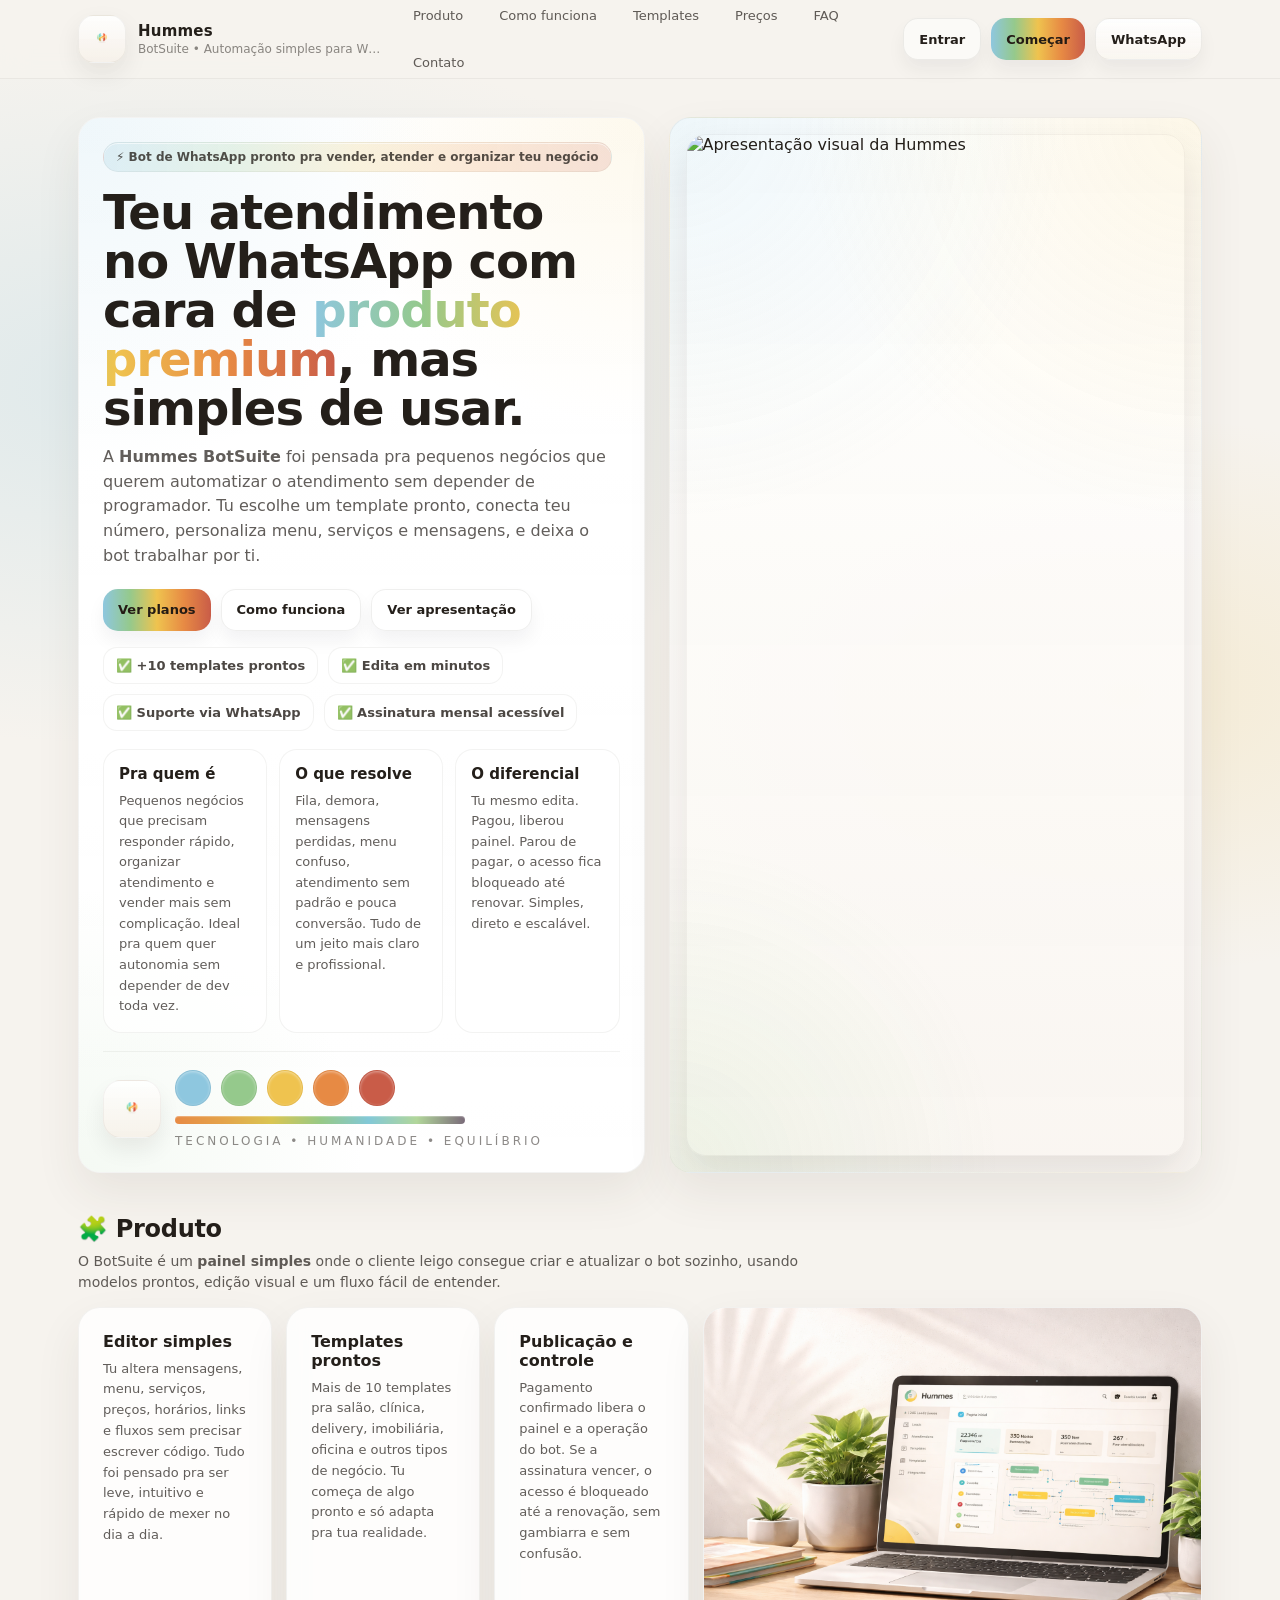
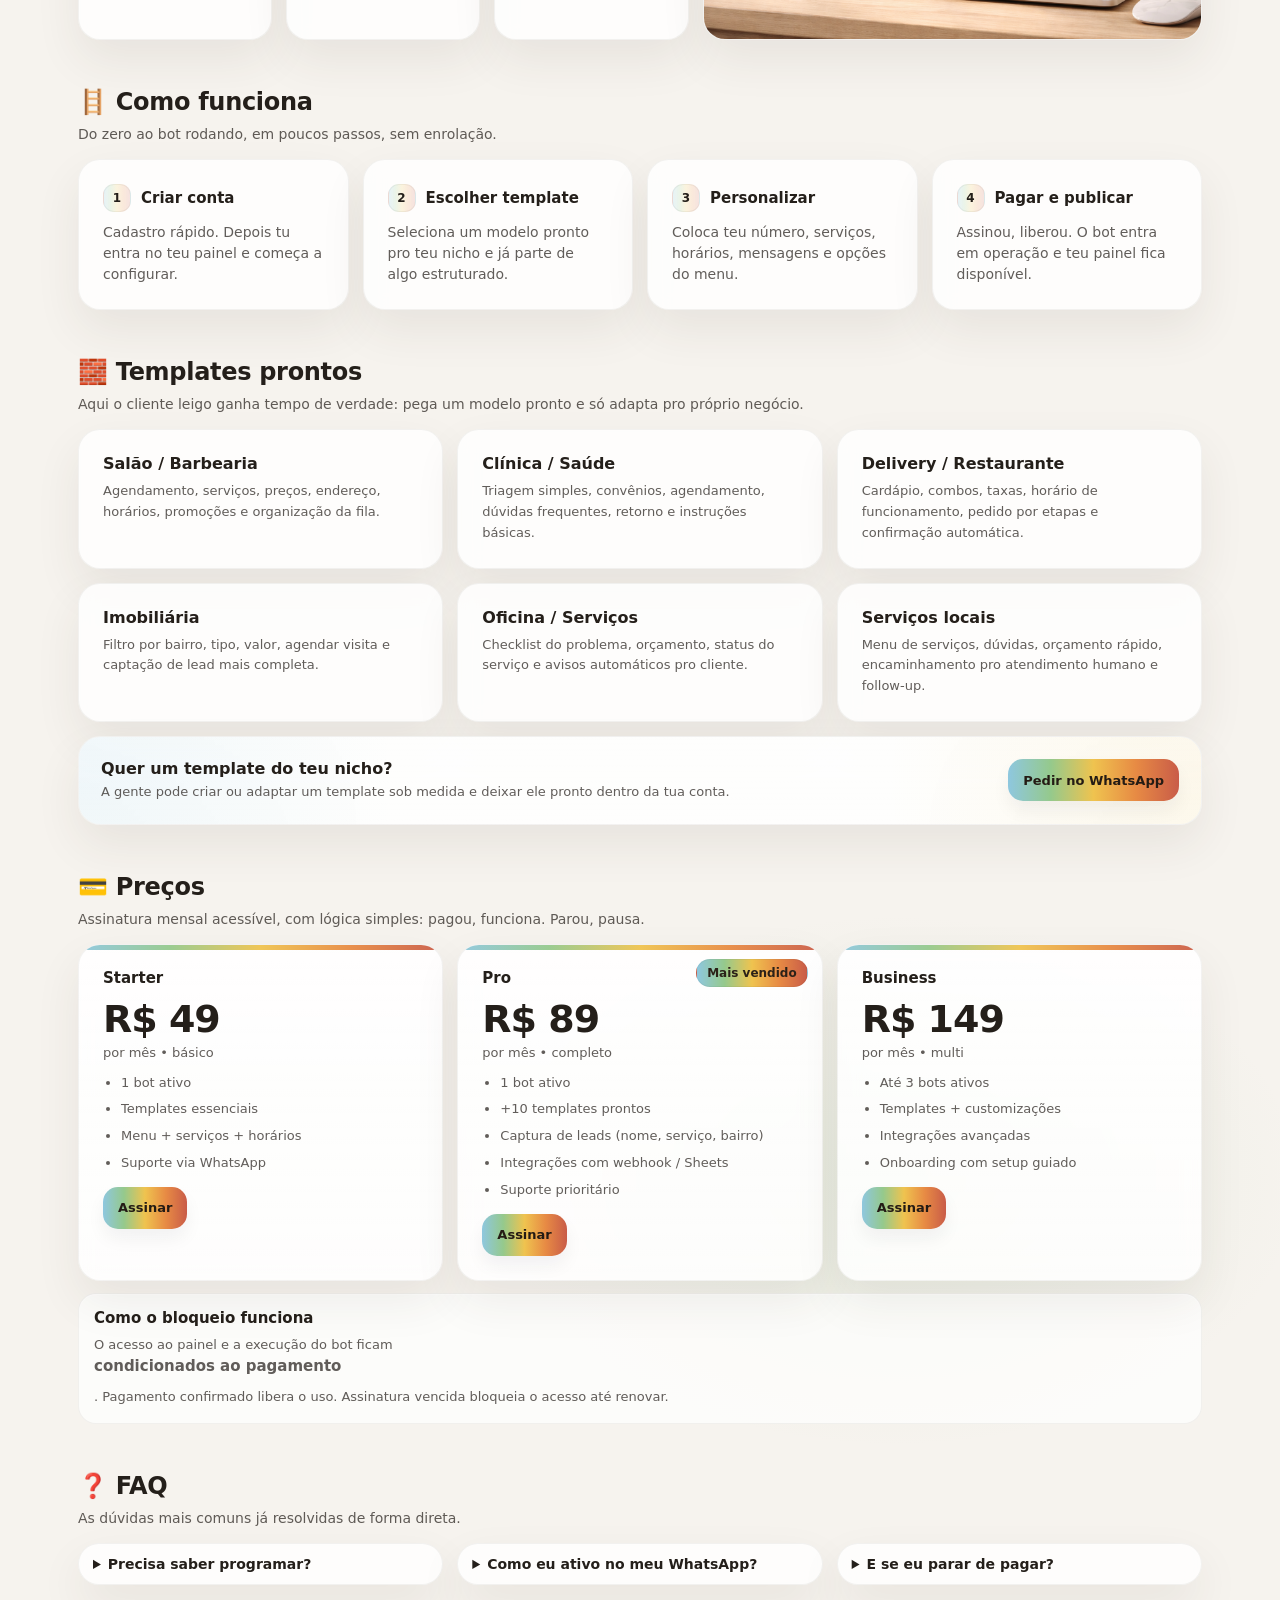
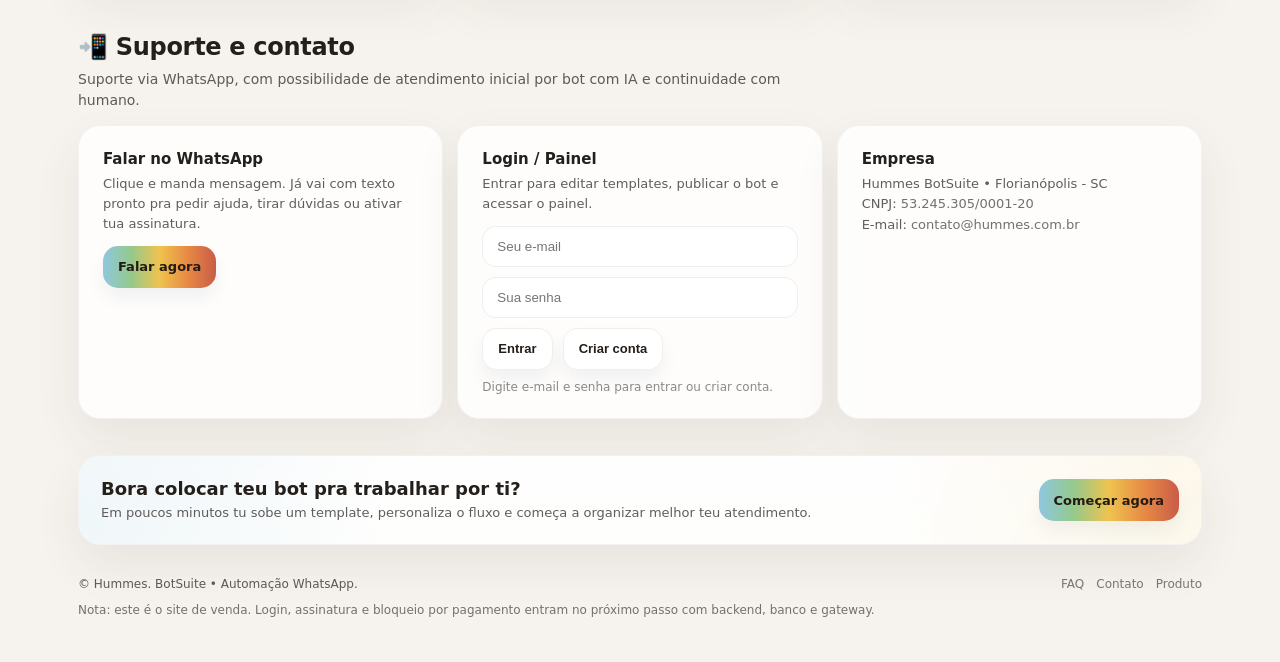
==== commit 4f334a7f: "feat: login supabase funcionando" ====
--- a/index.html
+++ b/index.html
@@ -1089,18 +1089,39 @@
         </div>
 
         <div class="card pad">
-          <b style="display:block;margin-bottom:6px;font-size:15px">Login / Painel</b>
-          <div style="color:var(--muted); font-size:13px; line-height:1.55">
-            Entrar pra editar templates, publicar o bot, acompanhar assinatura e acessar o painel.
-          </div>
-          <div style="margin-top:12px; display:flex; gap:10px; flex-wrap:wrap">
-            <a class="btn" href="#login" data-action="open-login">Entrar</a>
-            <a class="btn primary" href="#login" data-action="open-register">Criar conta</a>
-          </div>
-          <div id="login" style="margin-top:12px; font-size:12px; color:var(--muted2)">
-            (No próximo passo a gente liga isso ao banco, autenticação e checkout.)
-          </div>
-        </div>
+  <b style="display:block;margin-bottom:6px;font-size:15px">Login / Painel</b>
+
+  <div style="color:var(--muted); font-size:13px; line-height:1.55; margin-bottom:12px">
+    Entrar para editar templates, publicar o bot e acessar o painel.
+  </div>
+
+  <div id="login" style="display:grid; gap:10px; margin-top:12px">
+
+    <input
+      id="auth-email"
+      type="email"
+      placeholder="Seu e-mail"
+      style="padding:12px 14px; border-radius:14px; border:1px solid var(--stroke); background:var(--panelStrong); color:var(--text); outline:none;"
+    />
+
+    <input
+      id="auth-password"
+      type="password"
+      placeholder="Sua senha"
+      style="padding:12px 14px; border-radius:14px; border:1px solid var(--stroke); background:var(--panelStrong); color:var(--text); outline:none;"
+    />
+
+    <div style="display:flex; gap:10px; flex-wrap:wrap">
+      <button id="btn-login" class="btn btn_primary" type="button">Entrar</button>
+      <button id="btn-register" class="btn" type="button">Criar conta</button>
+    </div>
+
+    <div id="auth-status" style="font-size:12px; color:var(--muted2)">
+      Digite e-mail e senha para entrar ou criar conta.
+    </div>
+
+  </div>
+</div> 
 
         <div class="card pad">
           <b style="display:block;margin-bottom:6px;font-size:15px">Empresa</b>
@@ -1138,8 +1159,67 @@
     </footer>
   </main>
 
+<script src="https://cdn.jsdelivr.net/npm/@supabase/supabase-js@2"></script>
+<script src="js/config.js"></script>
+
   <script>
+    const supabase = window.supabase.createClient(
+  window.HUMMES_CONFIG.SUPABASE_URL,
+  window.HUMMES_CONFIG.SUPABASE_ANON_KEY
+);
     document.getElementById("year").textContent = new Date().getFullYear();
+
+    const emailInput = document.getElementById("auth-email");
+const passwordInput = document.getElementById("auth-password");
+const btnLogin = document.getElementById("btn-login");
+const btnRegister = document.getElementById("btn-register");
+const status = document.getElementById("auth-status");
+
+btnRegister?.addEventListener("click", async () => {
+  const email = emailInput.value.trim();
+  const password = passwordInput.value.trim();
+
+  if (!email || !password) {
+    status.textContent = "Digite e-mail e senha.";
+    return;
+  }
+
+  status.textContent = "Criando conta...";
+
+  const { error } = await supabase.auth.signUp({
+    email,
+    password
+  });
+
+  if (error) {
+    status.textContent = "Erro: " + error.message;
+  } else {
+    status.textContent = "Conta criada! Verifique seu e-mail.";
+  }
+});
+
+btnLogin?.addEventListener("click", async () => {
+  const email = emailInput.value.trim();
+  const password = passwordInput.value.trim();
+
+  if (!email || !password) {
+    status.textContent = "Digite e-mail e senha.";
+    return;
+  }
+
+  status.textContent = "Entrando...";
+
+  const { error } = await supabase.auth.signInWithPassword({
+    email,
+    password
+  });
+
+  if (error) {
+    status.textContent = "Erro: " + error.message;
+  } else {
+    status.textContent = "Login realizado!";
+  }
+});
 
     function openWhats(phone, message){
       const clean = String(phone || "").replace(/\D/g,'');
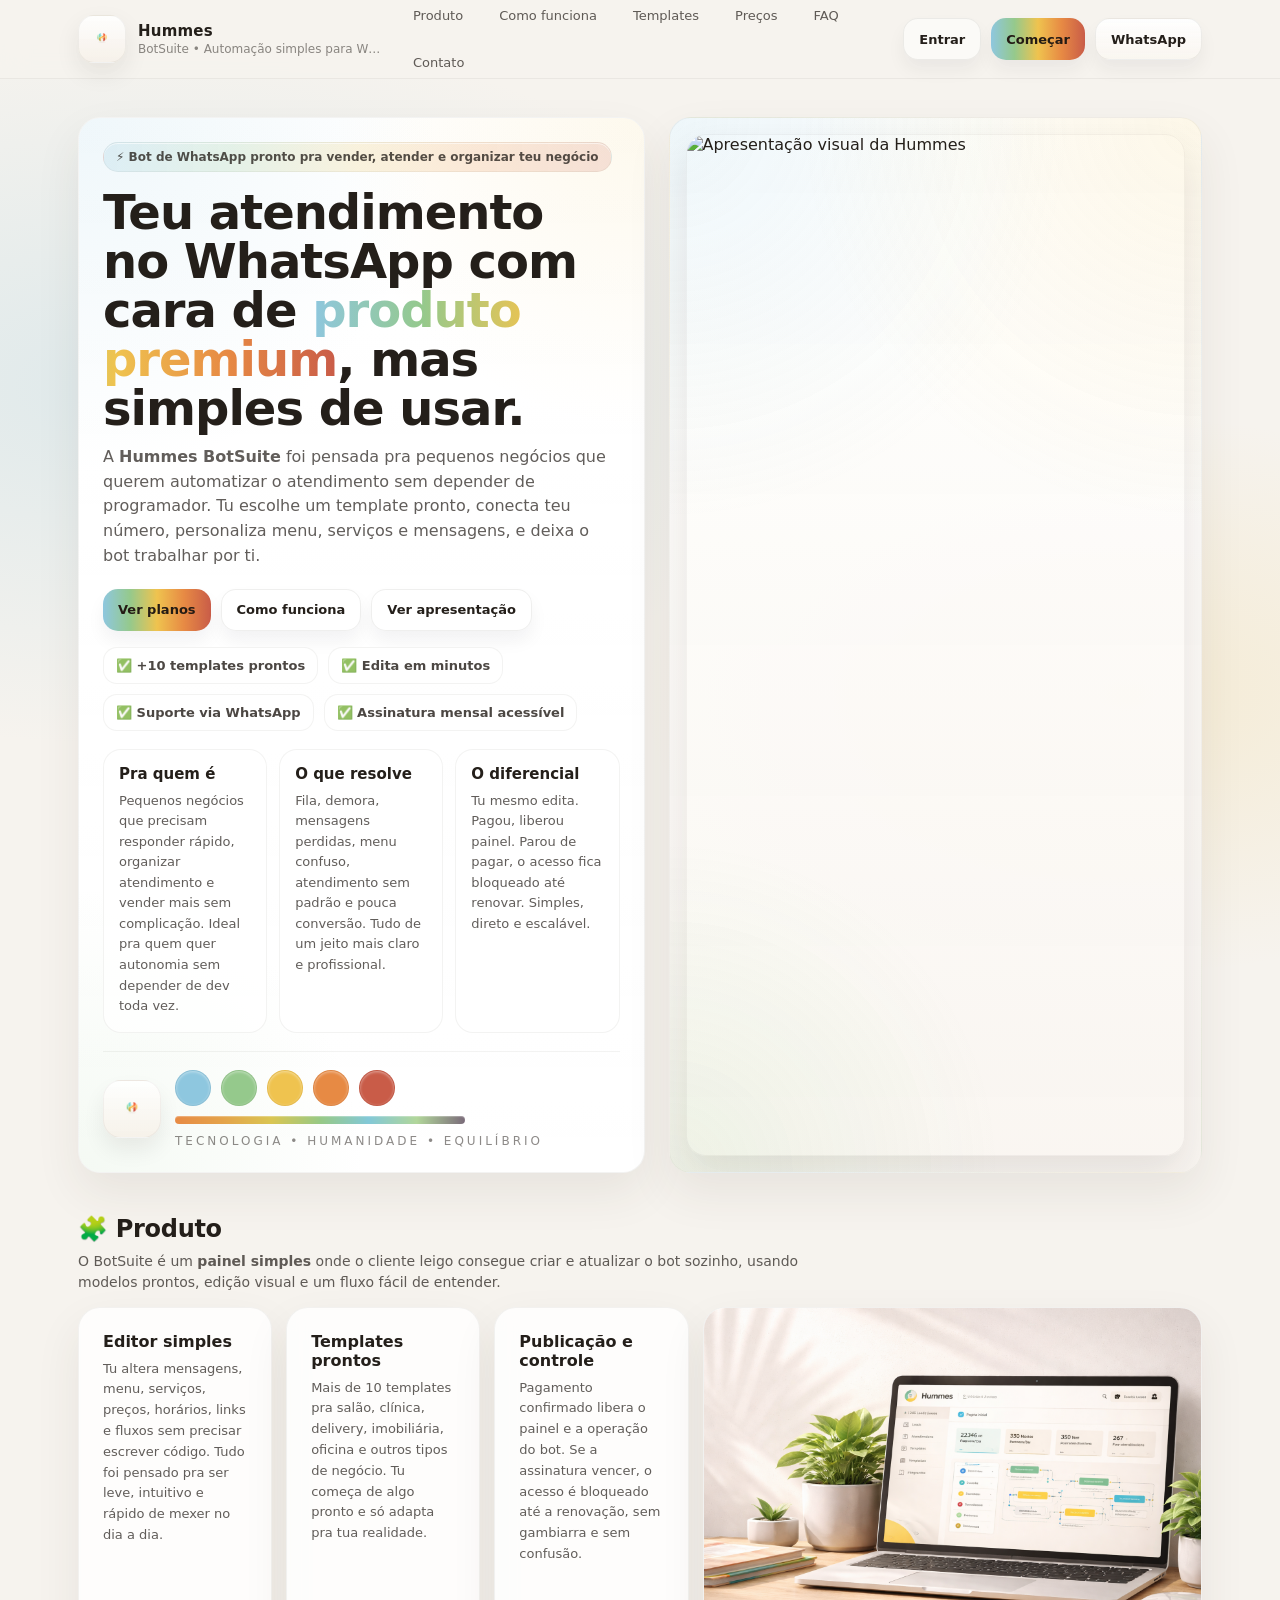
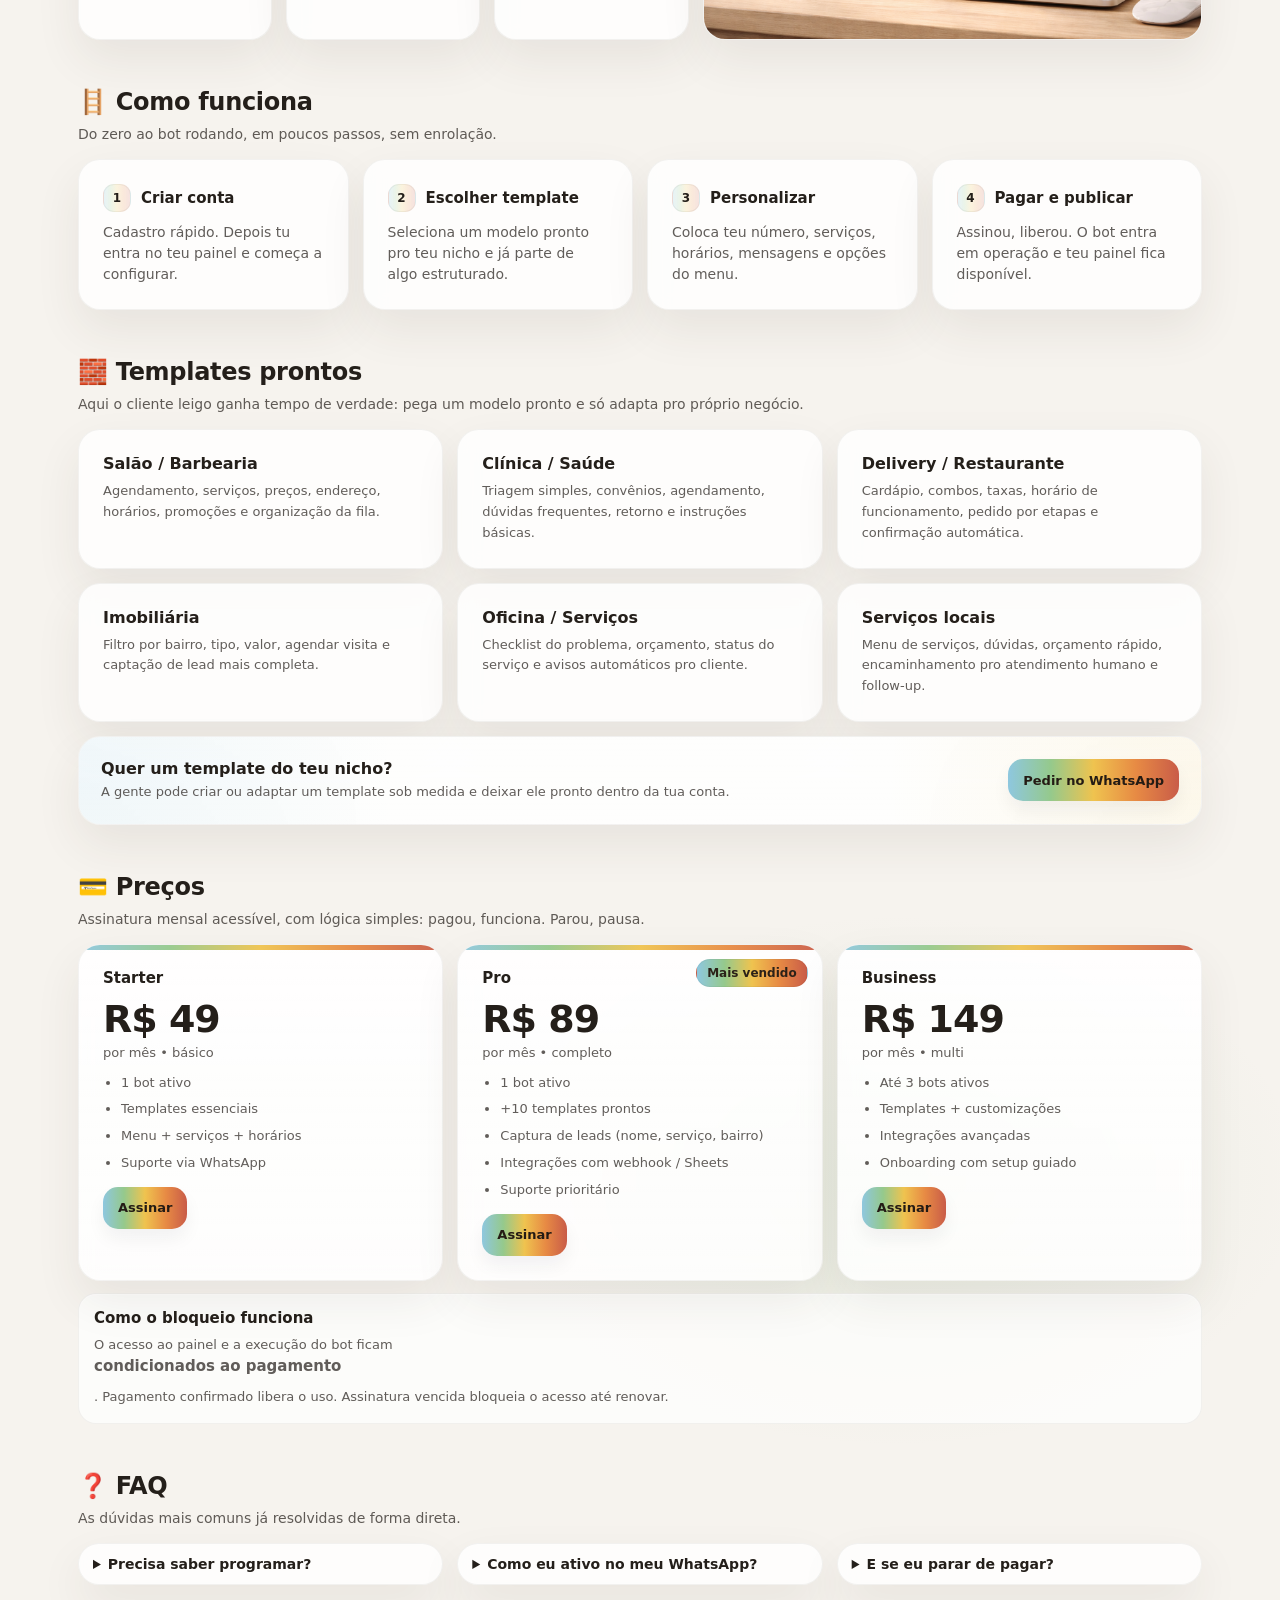
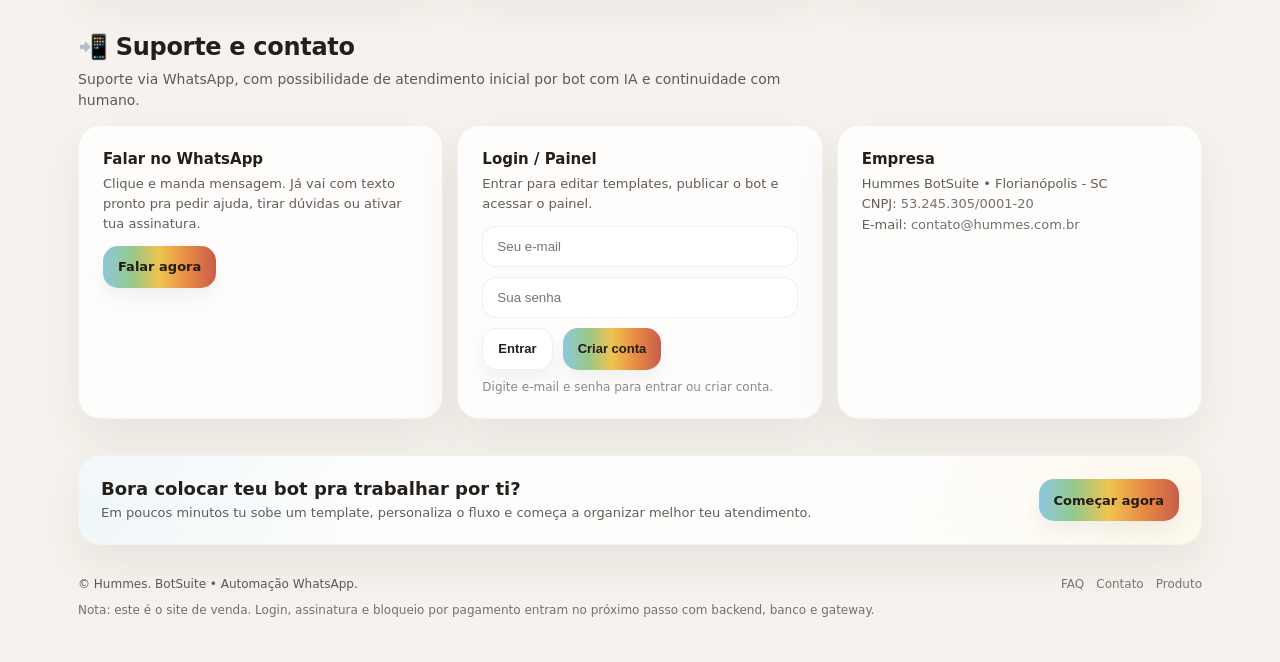
==== commit 04f9c856: "fix: html completo com login supabase corrigido" ====
--- a/index.html
+++ b/index.html
@@ -667,6 +667,16 @@
       grid-template-columns: 1.1fr .9fr;
       gap:14px;
       align-items:stretch;
+    }
+
+    .auth-row{
+      display:flex;
+      gap:10px;
+      flex-wrap:wrap;
+    }
+
+    .hidden{
+      display:none !important;
     }
 
     @media (max-width: 1080px){
@@ -1089,39 +1099,39 @@
         </div>
 
         <div class="card pad">
-  <b style="display:block;margin-bottom:6px;font-size:15px">Login / Painel</b>
-
-  <div style="color:var(--muted); font-size:13px; line-height:1.55; margin-bottom:12px">
-    Entrar para editar templates, publicar o bot e acessar o painel.
-  </div>
-
-  <div id="login" style="display:grid; gap:10px; margin-top:12px">
-
-    <input
-      id="auth-email"
-      type="email"
-      placeholder="Seu e-mail"
-      style="padding:12px 14px; border-radius:14px; border:1px solid var(--stroke); background:var(--panelStrong); color:var(--text); outline:none;"
-    />
-
-    <input
-      id="auth-password"
-      type="password"
-      placeholder="Sua senha"
-      style="padding:12px 14px; border-radius:14px; border:1px solid var(--stroke); background:var(--panelStrong); color:var(--text); outline:none;"
-    />
-
-    <div style="display:flex; gap:10px; flex-wrap:wrap">
-      <button id="btn-login" class="btn btn_primary" type="button">Entrar</button>
-      <button id="btn-register" class="btn" type="button">Criar conta</button>
-    </div>
-
-    <div id="auth-status" style="font-size:12px; color:var(--muted2)">
-      Digite e-mail e senha para entrar ou criar conta.
-    </div>
-
-  </div>
-</div> 
+          <b style="display:block;margin-bottom:6px;font-size:15px">Login / Painel</b>
+
+          <div style="color:var(--muted); font-size:13px; line-height:1.55; margin-bottom:12px">
+            Entrar para editar templates, publicar o bot e acessar o painel.
+          </div>
+
+          <div id="login" style="display:grid; gap:10px; margin-top:12px">
+            <input
+              id="auth-email"
+              type="email"
+              placeholder="Seu e-mail"
+              style="padding:12px 14px; border-radius:14px; border:1px solid var(--stroke); background:var(--panelStrong); color:var(--text); outline:none;"
+            />
+
+            <input
+              id="auth-password"
+              type="password"
+              placeholder="Sua senha"
+              style="padding:12px 14px; border-radius:14px; border:1px solid var(--stroke); background:var(--panelStrong); color:var(--text); outline:none;"
+            />
+
+            <div class="auth-row">
+              <button id="btn-login" class="btn" type="button">Entrar</button>
+              <button id="btn-register" class="btn primary" type="button">Criar conta</button>
+              <button id="btn-panel" class="btn primary hidden" type="button">Ir para painel</button>
+              <button id="btn-logout" class="btn ghost hidden" type="button">Sair</button>
+            </div>
+
+            <div id="auth-status" style="font-size:12px; color:var(--muted2)">
+              Digite e-mail e senha para entrar ou criar conta.
+            </div>
+          </div>
+        </div>
 
         <div class="card pad">
           <b style="display:block;margin-bottom:6px;font-size:15px">Empresa</b>
@@ -1159,67 +1169,170 @@
     </footer>
   </main>
 
-<script src="https://cdn.jsdelivr.net/npm/@supabase/supabase-js@2"></script>
-<script src="js/config.js"></script>
+  <script src="https://cdn.jsdelivr.net/npm/@supabase/supabase-js@2"></script>
+  <script src="js/config.js"></script>
 
   <script>
-    const supabase = window.supabase.createClient(
-  window.HUMMES_CONFIG.SUPABASE_URL,
-  window.HUMMES_CONFIG.SUPABASE_ANON_KEY
-);
+    const supabaseClient = window.supabase.createClient(
+      window.HUMMES_CONFIG.SUPABASE_URL,
+      window.HUMMES_CONFIG.SUPABASE_ANON_KEY
+    );
+
     document.getElementById("year").textContent = new Date().getFullYear();
 
     const emailInput = document.getElementById("auth-email");
-const passwordInput = document.getElementById("auth-password");
-const btnLogin = document.getElementById("btn-login");
-const btnRegister = document.getElementById("btn-register");
-const status = document.getElementById("auth-status");
-
-btnRegister?.addEventListener("click", async () => {
-  const email = emailInput.value.trim();
-  const password = passwordInput.value.trim();
-
-  if (!email || !password) {
-    status.textContent = "Digite e-mail e senha.";
-    return;
-  }
-
-  status.textContent = "Criando conta...";
-
-  const { error } = await supabase.auth.signUp({
-    email,
-    password
-  });
-
-  if (error) {
-    status.textContent = "Erro: " + error.message;
-  } else {
-    status.textContent = "Conta criada! Verifique seu e-mail.";
-  }
-});
-
-btnLogin?.addEventListener("click", async () => {
-  const email = emailInput.value.trim();
-  const password = passwordInput.value.trim();
-
-  if (!email || !password) {
-    status.textContent = "Digite e-mail e senha.";
-    return;
-  }
-
-  status.textContent = "Entrando...";
-
-  const { error } = await supabase.auth.signInWithPassword({
-    email,
-    password
-  });
-
-  if (error) {
-    status.textContent = "Erro: " + error.message;
-  } else {
-    status.textContent = "Login realizado!";
-  }
-});
+    const passwordInput = document.getElementById("auth-password");
+    const btnLogin = document.getElementById("btn-login");
+    const btnRegister = document.getElementById("btn-register");
+    const btnPanel = document.getElementById("btn-panel");
+    const btnLogout = document.getElementById("btn-logout");
+    const authStatus = document.getElementById("auth-status");
+
+    function showLoggedOutState() {
+      btnLogin?.classList.remove("hidden");
+      btnRegister?.classList.remove("hidden");
+      btnPanel?.classList.add("hidden");
+      btnLogout?.classList.add("hidden");
+
+      if (emailInput) emailInput.disabled = false;
+      if (passwordInput) passwordInput.disabled = false;
+    }
+
+    function showLoggedInState(user) {
+      btnLogin?.classList.add("hidden");
+      btnRegister?.classList.add("hidden");
+      btnPanel?.classList.remove("hidden");
+      btnLogout?.classList.remove("hidden");
+
+      if (emailInput) {
+        emailInput.disabled = true;
+        emailInput.value = user?.email || "";
+      }
+
+      if (passwordInput) {
+        passwordInput.disabled = true;
+        passwordInput.value = "********";
+      }
+    }
+
+    function goToPanel() {
+      if (window.HUMMES_CONFIG?.BOTSUITE_URL) {
+        window.location.href = window.HUMMES_CONFIG.BOTSUITE_URL;
+      } else {
+        authStatus.textContent = "BOTSUITE_URL não configurada no js/config.js.";
+      }
+    }
+
+    async function refreshSessionUI() {
+      const { data, error } = await supabaseClient.auth.getSession();
+
+      if (error) {
+        authStatus.textContent = "Erro ao verificar sessão: " + error.message;
+        showLoggedOutState();
+        return;
+      }
+
+      const user = data?.session?.user;
+
+      if (user) {
+        showLoggedInState(user);
+        authStatus.textContent = "Logado como " + (user.email || "usuário") + ".";
+      } else {
+        showLoggedOutState();
+        authStatus.textContent = "Digite e-mail e senha para entrar ou criar conta.";
+      }
+    }
+
+    async function handleRegister() {
+      const email = emailInput?.value.trim();
+      const password = passwordInput?.value.trim();
+
+      if (!email || !password) {
+        authStatus.textContent = "Digite e-mail e senha.";
+        return;
+      }
+
+      authStatus.textContent = "Criando conta...";
+
+      const { error } = await supabaseClient.auth.signUp({
+        email,
+        password
+      });
+
+      if (error) {
+        authStatus.textContent = "Erro: " + error.message;
+        return;
+      }
+
+      authStatus.textContent = "Conta criada! Verifique seu e-mail.";
+    }
+
+    async function handleLogin() {
+      const email = emailInput?.value.trim();
+      const password = passwordInput?.value.trim();
+
+      if (!email || !password) {
+        authStatus.textContent = "Digite e-mail e senha.";
+        return;
+      }
+
+      authStatus.textContent = "Entrando...";
+
+      const { data, error } = await supabaseClient.auth.signInWithPassword({
+        email,
+        password
+      });
+
+      if (error) {
+        authStatus.textContent = "Erro: " + error.message;
+        return;
+      }
+
+      showLoggedInState(data?.user || { email });
+      authStatus.textContent = "Login realizado! Redirecionando...";
+
+      setTimeout(() => {
+        goToPanel();
+      }, 700);
+    }
+
+    async function handleLogout() {
+      authStatus.textContent = "Saindo...";
+
+      const { error } = await supabaseClient.auth.signOut();
+
+      if (error) {
+        authStatus.textContent = "Erro ao sair: " + error.message;
+        return;
+      }
+
+      if (emailInput) emailInput.value = "";
+      if (passwordInput) passwordInput.value = "";
+
+      showLoggedOutState();
+      authStatus.textContent = "Sessão encerrada.";
+    }
+
+    btnRegister?.addEventListener("click", handleRegister);
+    btnLogin?.addEventListener("click", handleLogin);
+    btnPanel?.addEventListener("click", goToPanel);
+    btnLogout?.addEventListener("click", handleLogout);
+
+    passwordInput?.addEventListener("keydown", (e) => {
+      if (e.key === "Enter") {
+        handleLogin();
+      }
+    });
+
+    supabaseClient.auth.onAuthStateChange((_event, session) => {
+      const user = session?.user;
+
+      if (user) {
+        showLoggedInState(user);
+      } else {
+        showLoggedOutState();
+      }
+    });
 
     function openWhats(phone, message){
       const clean = String(phone || "").replace(/\D/g,'');
@@ -1242,11 +1355,18 @@
         );
       }
 
-      if(action === "open-login" || action === "open-register" || action === "start-checkout" || action === "open-demo"){
+      if(
+        action === "open-login" ||
+        action === "open-register" ||
+        action === "start-checkout" ||
+        action === "open-demo"
+      ){
         const tgt = document.querySelector("#login");
         if(tgt) tgt.scrollIntoView({behavior:"smooth", block:"start"});
       }
     });
+
+    refreshSessionUI();
   </script>
 </body>
 </html>
